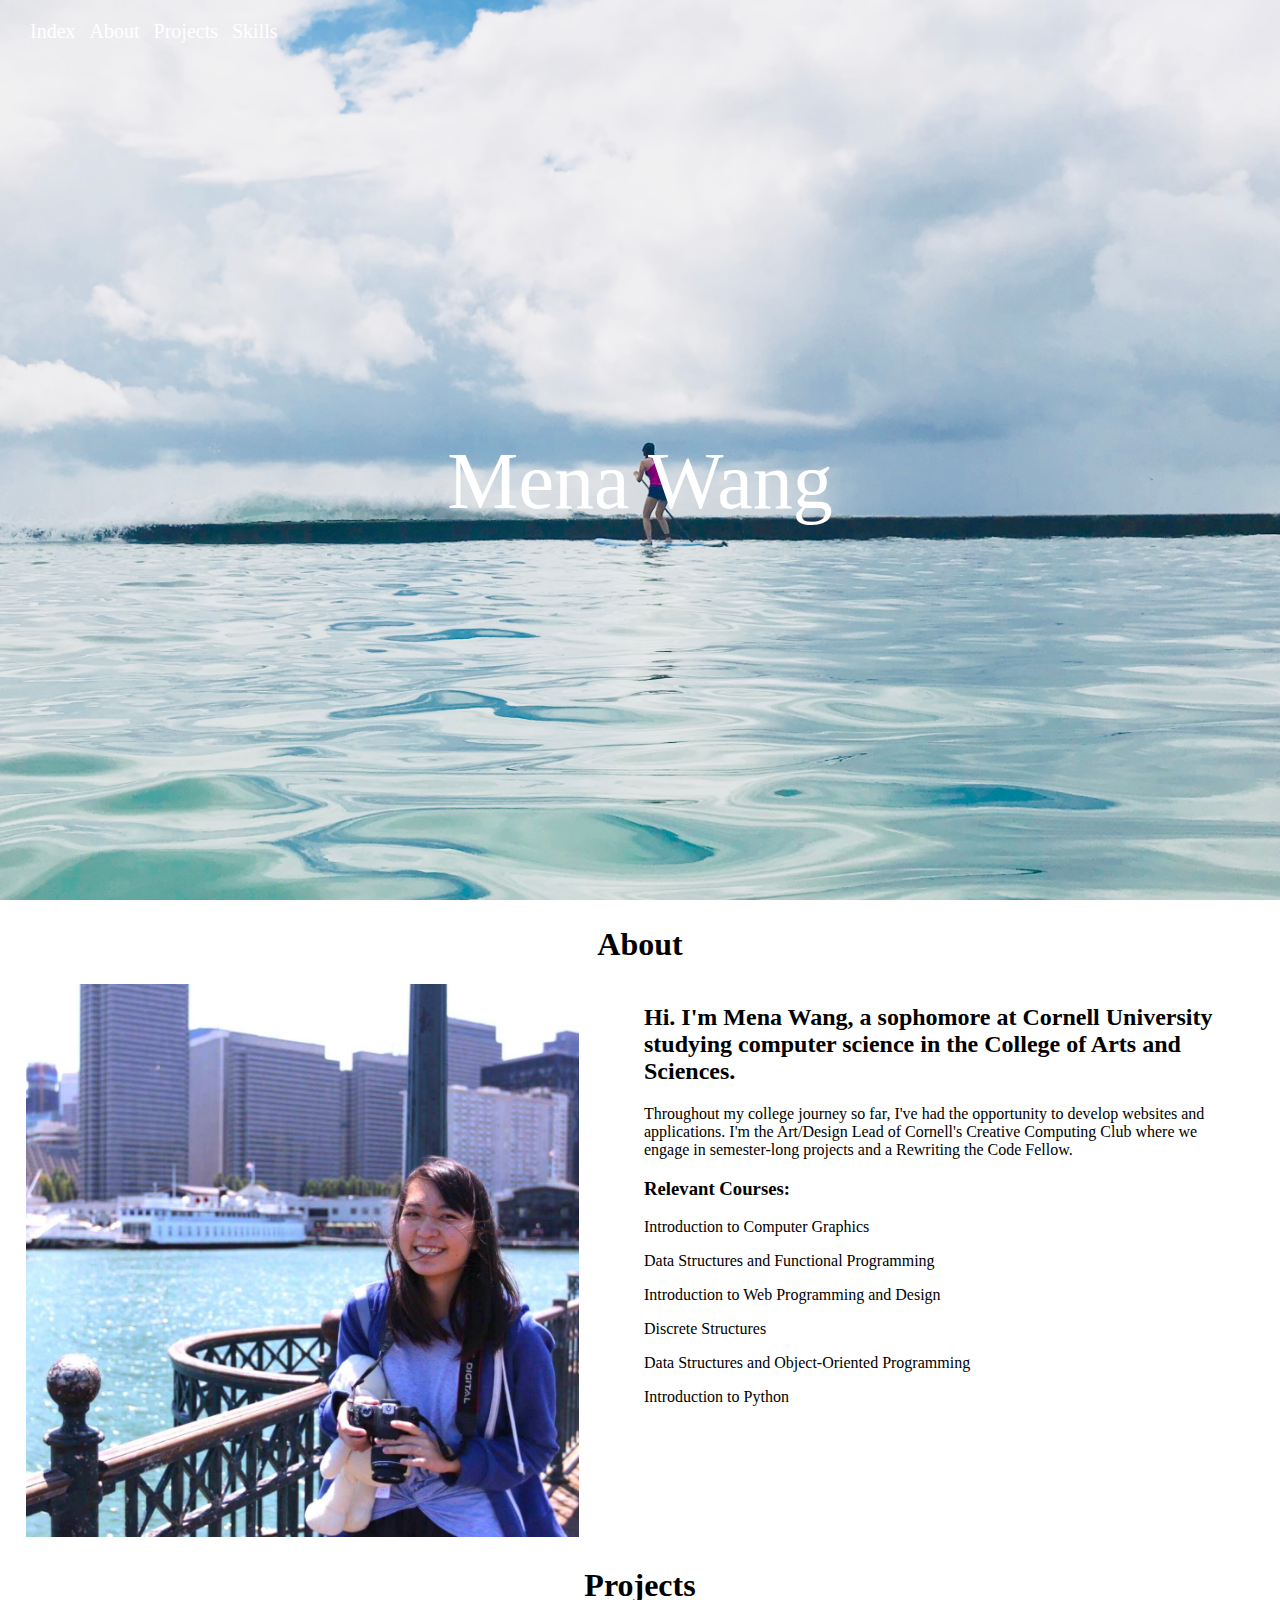
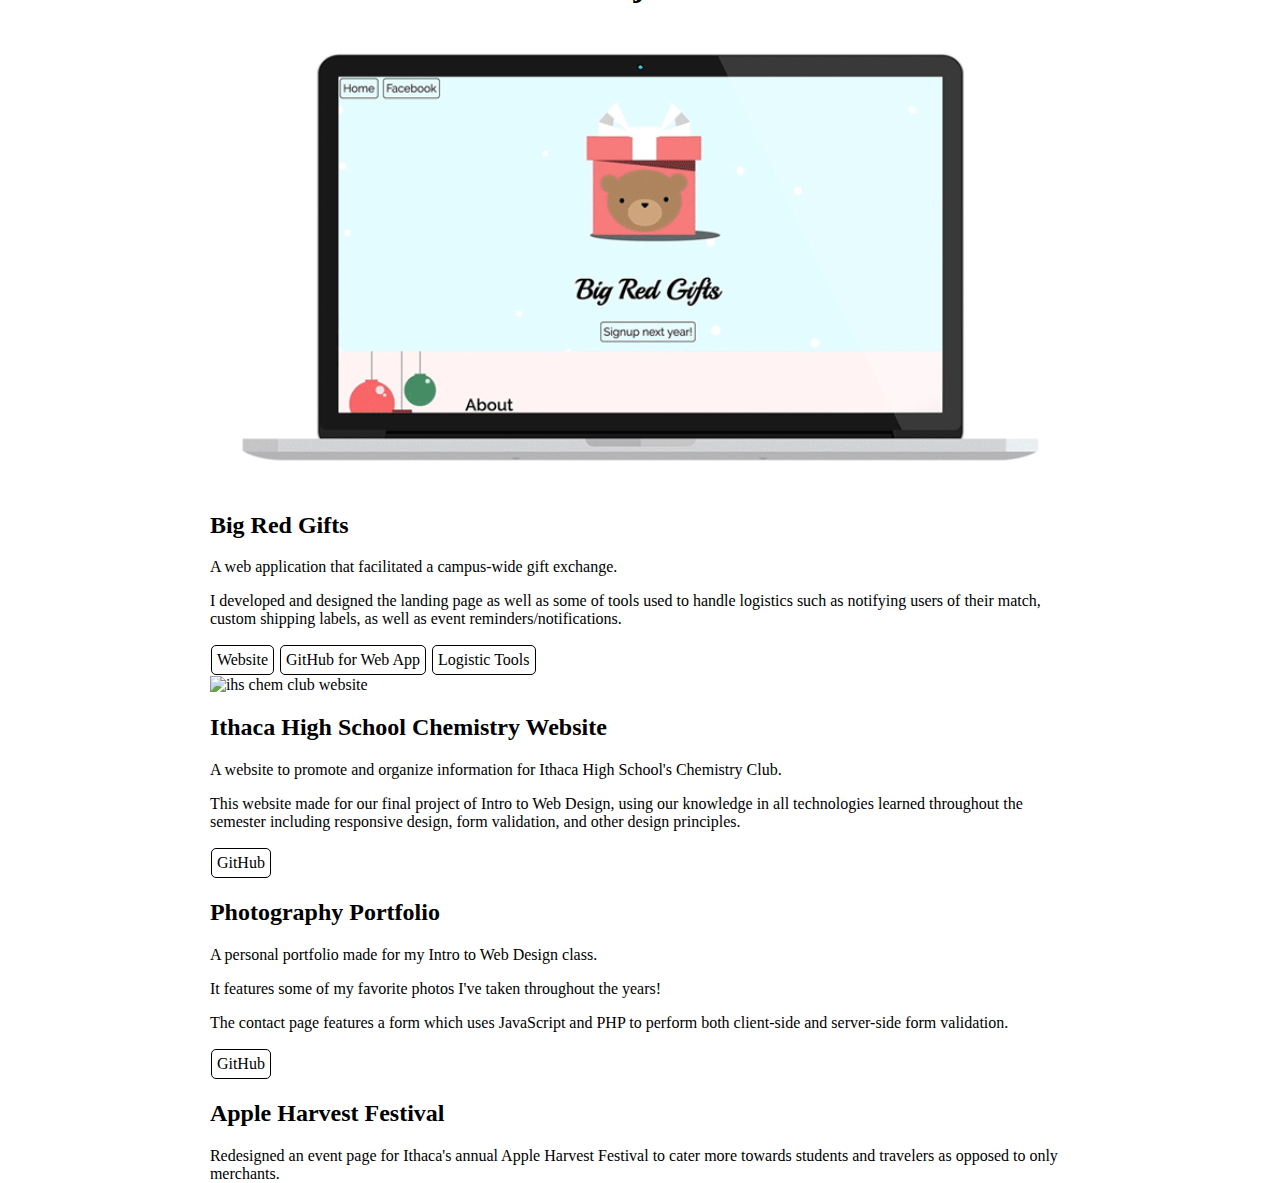
==== index.html @ 673cd976 "css edits" ====
<!DOCTYPE html>
<html>
<head>
  <meta charset="UTF-8">
  <title>Mena Wang</title>

  <link rel = "stylesheet"
        type = "text/css"
        href = "all.css"
        media = "all" />

  <!-- <script src="scripts/jquery-3.2.1.min.js" type="text/javascript"></script> -->
</head>

<body>

  <div class="index" id="index">

    <nav>
      <a href="#index">Index</a>
      <a href="#about">About</a>
      <a href="#projects">Projects</a>
      <a href="#skills">Skills</a>
    </nav>

    <div class="name">
      <p id="name">Mena Wang</p>
    </div>

  </div>

  <div class="about" id="about">
    <h1>About</h1>

    <div class="picture">
      <img src="images/me2.jpg" alt="pic of me"/> <!-- replace later -->
    </div>

    <div class="text">
      <h2> Hi. I'm Mena Wang, a sophomore at Cornell University studying computer science
      in the College of Arts and Sciences. </h2>
      <p> Throughout my college journey so far, I've had the opportunity to develop
      websites and applications. I'm the Art/Design Lead of Cornell's Creative Computing Club
      where we engage in semester-long projects and a Rewriting the Code Fellow. </p>

      <h3> Relevant Courses: </h3>
      <p> Introduction to Computer Graphics </p>
      <p> Data Structures and Functional Programming </p>
      <p> Introduction to Web Programming and Design </p>
      <p> Discrete Structures </p>
      <p> Data Structures and Object-Oriented Programming </p>
      <p> Introduction to Python </p>
    </div>
  </div> <!-- text -->

  <div class="projects" id="projects">
    <h1> Projects </h1>

    <div class="picture2">
      <img src="images/bigredgifts.gif" alt="big red gifts demo"/>
    </div>

    <div class="bigredgifts">
      <h2> Big Red Gifts </h2>
      <p> A web application that facilitated a campus-wide gift exchange.</p>
      <p> I developed and designed the landing page as well as some of
        tools used to handle logistics such as notifying users of their match, custom shipping labels,
        as well as event reminders/notifications.</p>
      <div class="buttons">
        <a id="bigredwebsite" href="https://bigred.gifts">Website</a>
        <a href="https://github.coecis.cornell.edu/mjl329/Big-Red-Gifts-App" target="_blank">GitHub for Web App</a>
        <a href="https://github.com/ChrisUmeki/Big-Red-Gifts-Logistics" target="_blank">Logistic Tools</a>
      </div>
    </div>

    <div class="picture2">
      <img src="images/ihs.png" alt="ihs chem club website"/>
    </div>

    <div class="ihs">
      <h2>Ithaca High School Chemistry Website</h2>
      <p> A website to promote and organize information for Ithaca High School's
        Chemistry Club. </p>
      <p>This website made for our final project of Intro to Web Design,
      using our knowledge in all technologies learned throughout the semester including
    responsive design, form validation, and other design principles.</p>
      <a href="https://github.coecis.cornell.edu/flr26/chemistryclubwebsite" target="_blank">GitHub</a>
    </div>

    <div class="portfolio">
      <h2> Photography Portfolio </h2>
      <p> A personal portfolio made for my Intro to Web Design class. </p>
      <p> It features some of my favorite photos I've taken throughout the years! </p>
      <p> The contact page features a form which uses JavaScript and PHP to perform
        both client-side and server-side form validation. </p>
      <a href="https://github.com/manapotionn/photo_portfolio" target="_blank">GitHub</a>
    </div>

    <div class="apple">
      <h2> Apple Harvest Festival </h2>
      <p> Redesigned an event page for Ithaca's annual Apple Harvest Festival to
      cater more towards students and travelers as opposed to only merchants.</p>
    </div>
  </div> <!-- projects -->

  <div class="skills" id="skills">
  </div>


</body>

</html>
---- all.css ----
html, body{
  height: 100%;
  margin: 0px;
  padding: 0px;
}

nav{
  padding: 20px;
}

nav a{
  text-decoration: none;
  margin-left: 10px;
  font-size: 20px;
  color: white;
}

nav a:hover{
  color: blue; /* change later */
}

h1{
  text-align: center;
  color: black;
}

.about, .projects{
  margin: 2% 2%;
}

.index, .about div{
  height: 100%;
  margin: 0px;
}

.index{
  background-image: url(images/me.jpg);
  background-size: cover;
  background-position: bottom;
  /*background-color: rgb(201, 253, 255);*/
  height: 100%;
  display: flex;
  flex-direction: column;
}

.name{
  height: 100%;
  display: flex;
  align-items: center;
  justify-content: center;
}

/* name on index div */
#name{
  font-size: 80px;
  margin: 0;
  color: white;
}

.picture{
  width: 50%;
  display: inline-block;
  vertical-align: top;
}

.picture img{
  width: 90%;
}

.text{
  width: 49%;
  display: inline-block;
}

/* projects */
.projects .buttons{
  display: block;
  margin: 0 auto;
}

.projects a{
  display: inline-block;
  text-decoration: none;
  text-align: center;
  color: black;
  border: 1px solid black;
  border-radius: 5px;
  padding: 5px;
  margin: 1px;
}

.projects a:hover{
  background-color: blue; /* change color */
}

/* .projects h2, p{
  text-align: center;
} */

.picture2 img{
  width: 70%;
  display: block;
  margin: 0 auto;
}

.bigredgifts, .ihs, .portfolio, .apple{
  padding-left: 15%;
  padding-right: 15%;
}
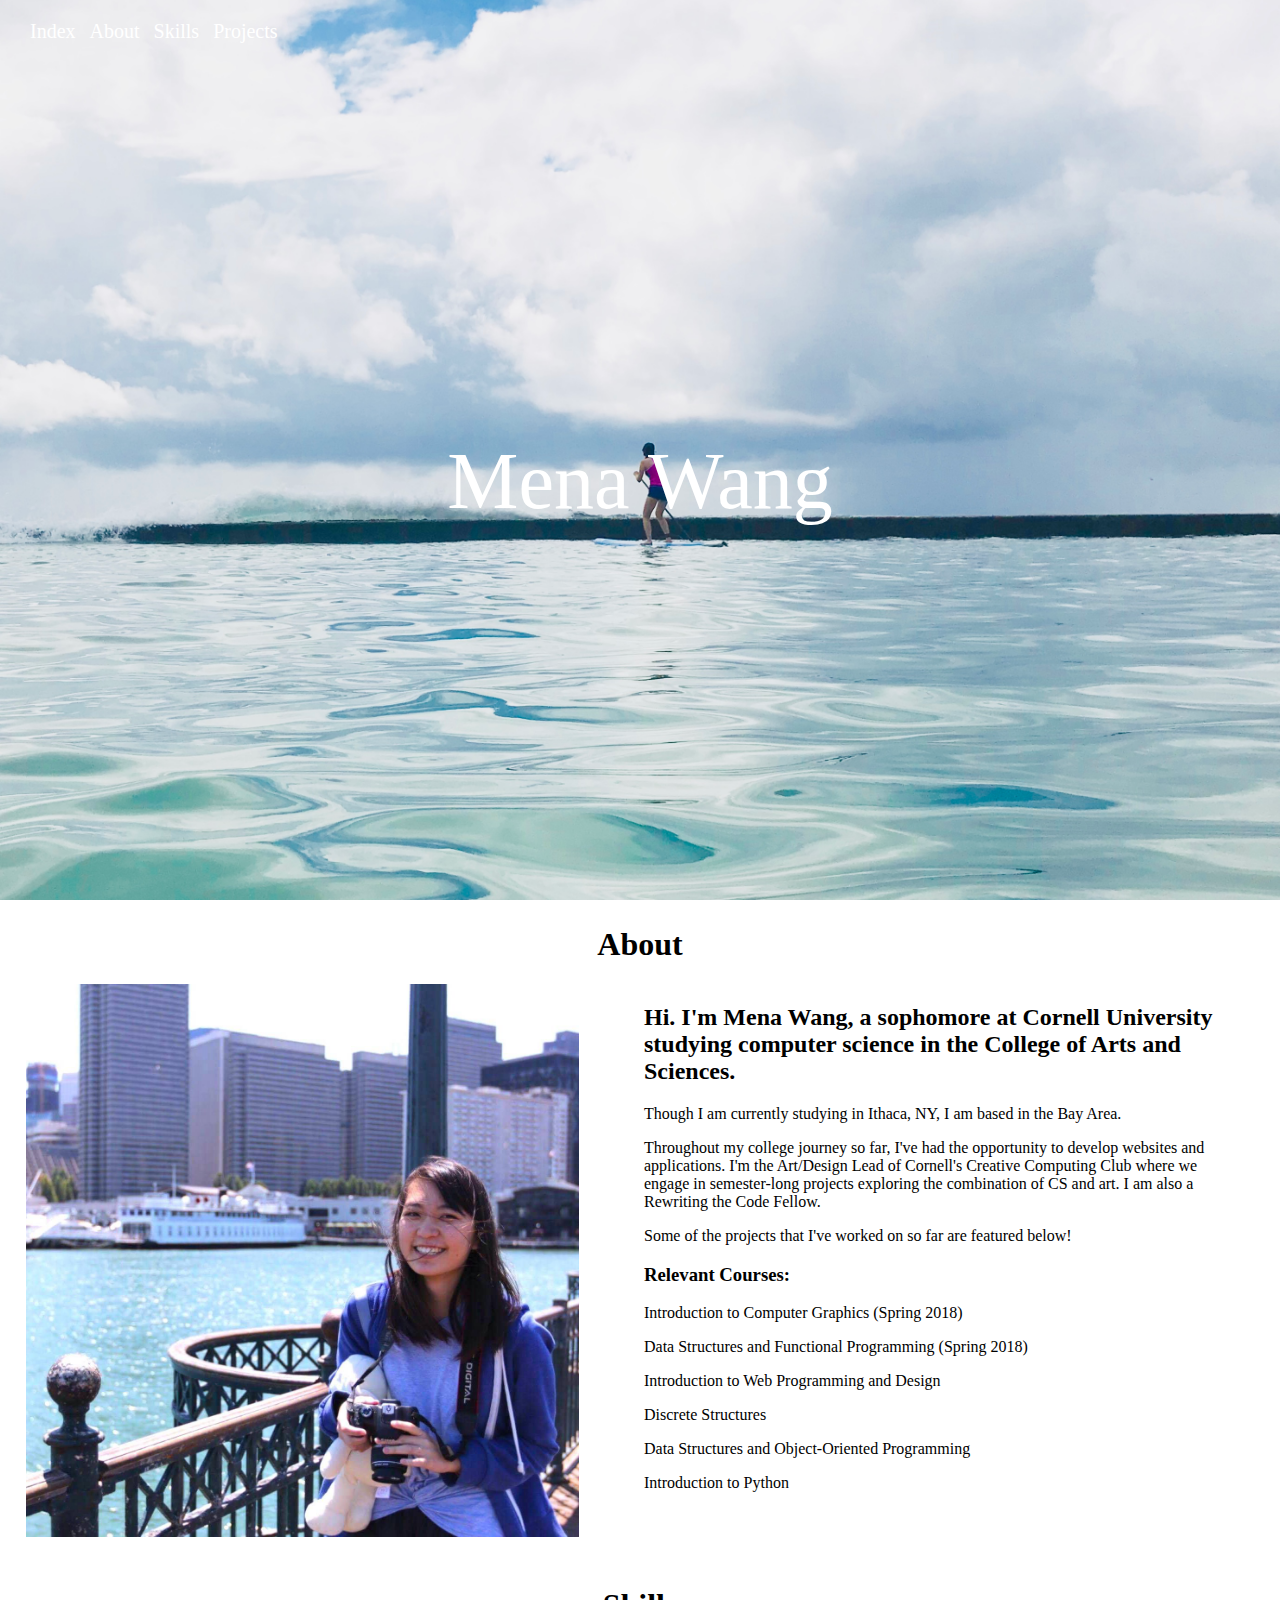
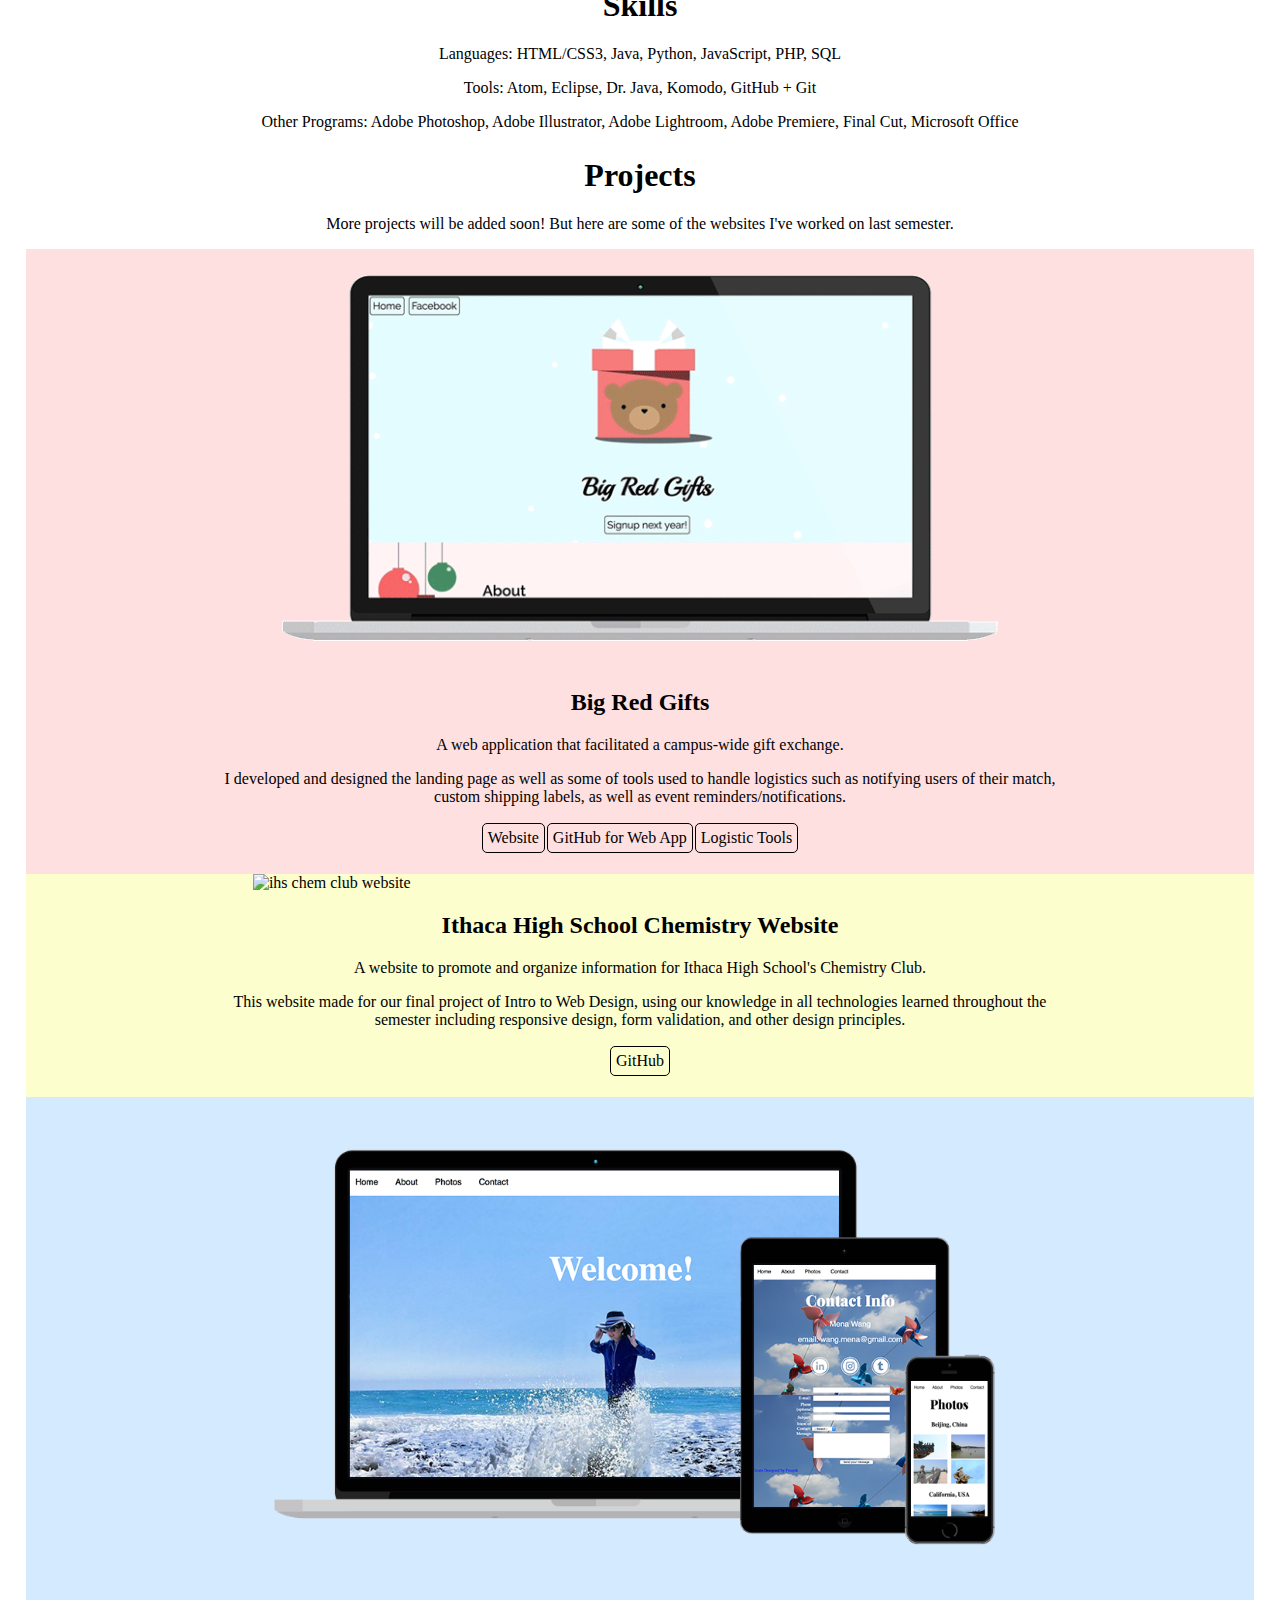
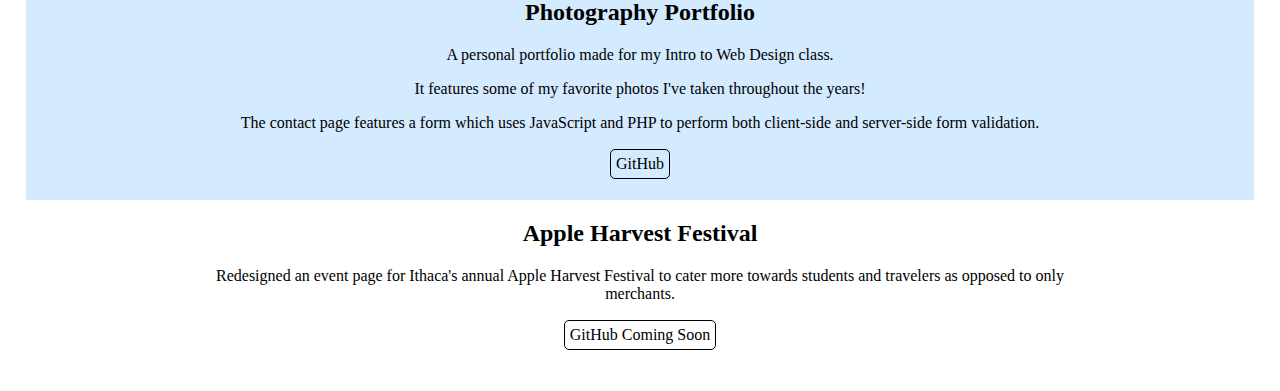
==== commit 43a63cc6: "edits to project section + skills" ====
--- a/index.html
+++ b/index.html
@@ -19,8 +19,8 @@
     <nav>
       <a href="#index">Index</a>
       <a href="#about">About</a>
+      <a href="#skills">Skills</a>
       <a href="#projects">Projects</a>
-      <a href="#skills">Skills</a>
     </nav>
 
     <div class="name">
@@ -39,13 +39,16 @@
     <div class="text">
       <h2> Hi. I'm Mena Wang, a sophomore at Cornell University studying computer science
       in the College of Arts and Sciences. </h2>
+      <p> Though I am currently studying in Ithaca, NY, I am based in the Bay Area. </p>
       <p> Throughout my college journey so far, I've had the opportunity to develop
       websites and applications. I'm the Art/Design Lead of Cornell's Creative Computing Club
-      where we engage in semester-long projects and a Rewriting the Code Fellow. </p>
+      where we engage in semester-long projects exploring the combination of
+      CS and art. I am also a Rewriting the Code Fellow. </p>
+      <p> Some of the projects that I've worked on so far are featured below! </p>
 
       <h3> Relevant Courses: </h3>
-      <p> Introduction to Computer Graphics </p>
-      <p> Data Structures and Functional Programming </p>
+      <p> Introduction to Computer Graphics (Spring 2018)</p>
+      <p> Data Structures and Functional Programming (Spring 2018)</p>
       <p> Introduction to Web Programming and Design </p>
       <p> Discrete Structures </p>
       <p> Data Structures and Object-Oriented Programming </p>
@@ -53,14 +56,26 @@
     </div>
   </div> <!-- text -->
 
+  <div class="skills" id="skills">
+    <h1> Skills </h1>
+    <p> Languages: HTML/CSS3, Java, Python, JavaScript, PHP, SQL </p>
+    <p> Tools: Atom, Eclipse, Dr. Java, Komodo, GitHub + Git</p>
+    <p> Other Programs: Adobe Photoshop, Adobe Illustrator, Adobe Lightroom, Adobe Premiere,
+      Final Cut, Microsoft Office </p>
+  </div>
+
   <div class="projects" id="projects">
     <h1> Projects </h1>
 
-    <div class="picture2">
-      <img src="images/bigredgifts.gif" alt="big red gifts demo"/>
-    </div>
+    <p> More projects will be added soon! But here are some of the websites I've
+      worked on last semester. </p>
 
     <div class="bigredgifts">
+
+      <div class="picture2">
+        <img src="images/bigredgifts.gif" alt="big red gifts demo"/>
+      </div>
+
       <h2> Big Red Gifts </h2>
       <p> A web application that facilitated a campus-wide gift exchange.</p>
       <p> I developed and designed the landing page as well as some of
@@ -73,39 +88,53 @@
       </div>
     </div>
 
-    <div class="picture2">
-      <img src="images/ihs.png" alt="ihs chem club website"/>
-    </div>
+    <div class="ihs">
 
-    <div class="ihs">
+      <div class="picture2">
+        <img src="images/ihs.png" alt="ihs chem club website"/>
+      </div>
+
       <h2>Ithaca High School Chemistry Website</h2>
       <p> A website to promote and organize information for Ithaca High School's
         Chemistry Club. </p>
       <p>This website made for our final project of Intro to Web Design,
       using our knowledge in all technologies learned throughout the semester including
     responsive design, form validation, and other design principles.</p>
-      <a href="https://github.coecis.cornell.edu/flr26/chemistryclubwebsite" target="_blank">GitHub</a>
+
+      <div class="buttons">
+        <a href="https://github.coecis.cornell.edu/flr26/chemistryclubwebsite" target="_blank">GitHub</a>
+      </div>
     </div>
 
     <div class="portfolio">
+
+      <div class="picture2">
+        <img src="images/photo_portfolio.png" alt="photo portfolio"/>
+      </div>
+
       <h2> Photography Portfolio </h2>
       <p> A personal portfolio made for my Intro to Web Design class. </p>
       <p> It features some of my favorite photos I've taken throughout the years! </p>
       <p> The contact page features a form which uses JavaScript and PHP to perform
         both client-side and server-side form validation. </p>
-      <a href="https://github.com/manapotionn/photo_portfolio" target="_blank">GitHub</a>
+
+      <div class="buttons">
+        <a href="https://github.com/manapotionn/photo_portfolio" target="_blank">GitHub</a>
+      </div>
+
     </div>
 
     <div class="apple">
       <h2> Apple Harvest Festival </h2>
       <p> Redesigned an event page for Ithaca's annual Apple Harvest Festival to
       cater more towards students and travelers as opposed to only merchants.</p>
-    </div>
+
+      <div class="buttons">
+        <a href="">GitHub Coming Soon</a>
+      </div>
+    </div> <!--apple --> 
+
   </div> <!-- projects -->
-
-  <div class="skills" id="skills">
-  </div>
-
 
 </body>
 
--- a/all.css
+++ b/all.css
@@ -26,6 +26,7 @@
 
 .about, .projects{
   margin: 2% 2%;
+  padding-bottom: 20px;
 }
 
 .index, .about div{
@@ -37,7 +38,6 @@
   background-image: url(images/me.jpg);
   background-size: cover;
   background-position: bottom;
-  /*background-color: rgb(201, 253, 255);*/
   height: 100%;
   display: flex;
   flex-direction: column;
@@ -72,10 +72,19 @@
   display: inline-block;
 }
 
+.text p{
+  text-align: left;
+}
+
+.skills p{
+  text-align: center;
+}
+
 /* projects */
 .projects .buttons{
-  display: block;
-  margin: 0 auto;
+  display: flex;
+  justify-content: center;
+  /*margin: 0 auto; */
 }
 
 .projects a{
@@ -90,15 +99,15 @@
 }
 
 .projects a:hover{
-  background-color: blue; /* change color */
+  background-color: #eaf3fc;
 }
 
-/* .projects h2, p{
+.projects h2, p{
   text-align: center;
-} */
+}
 
 .picture2 img{
-  width: 70%;
+  width: 90%;
   display: block;
   margin: 0 auto;
 }
@@ -106,4 +115,17 @@
 .bigredgifts, .ihs, .portfolio, .apple{
   padding-left: 15%;
   padding-right: 15%;
+  padding-bottom: 20px;
 }
+
+.bigredgifts{
+  background-color: #ffe0e0;
+}
+
+.ihs{
+  background-color: #FCFECD;
+}
+
+.portfolio{
+  background-color: #d4eaff;
+}
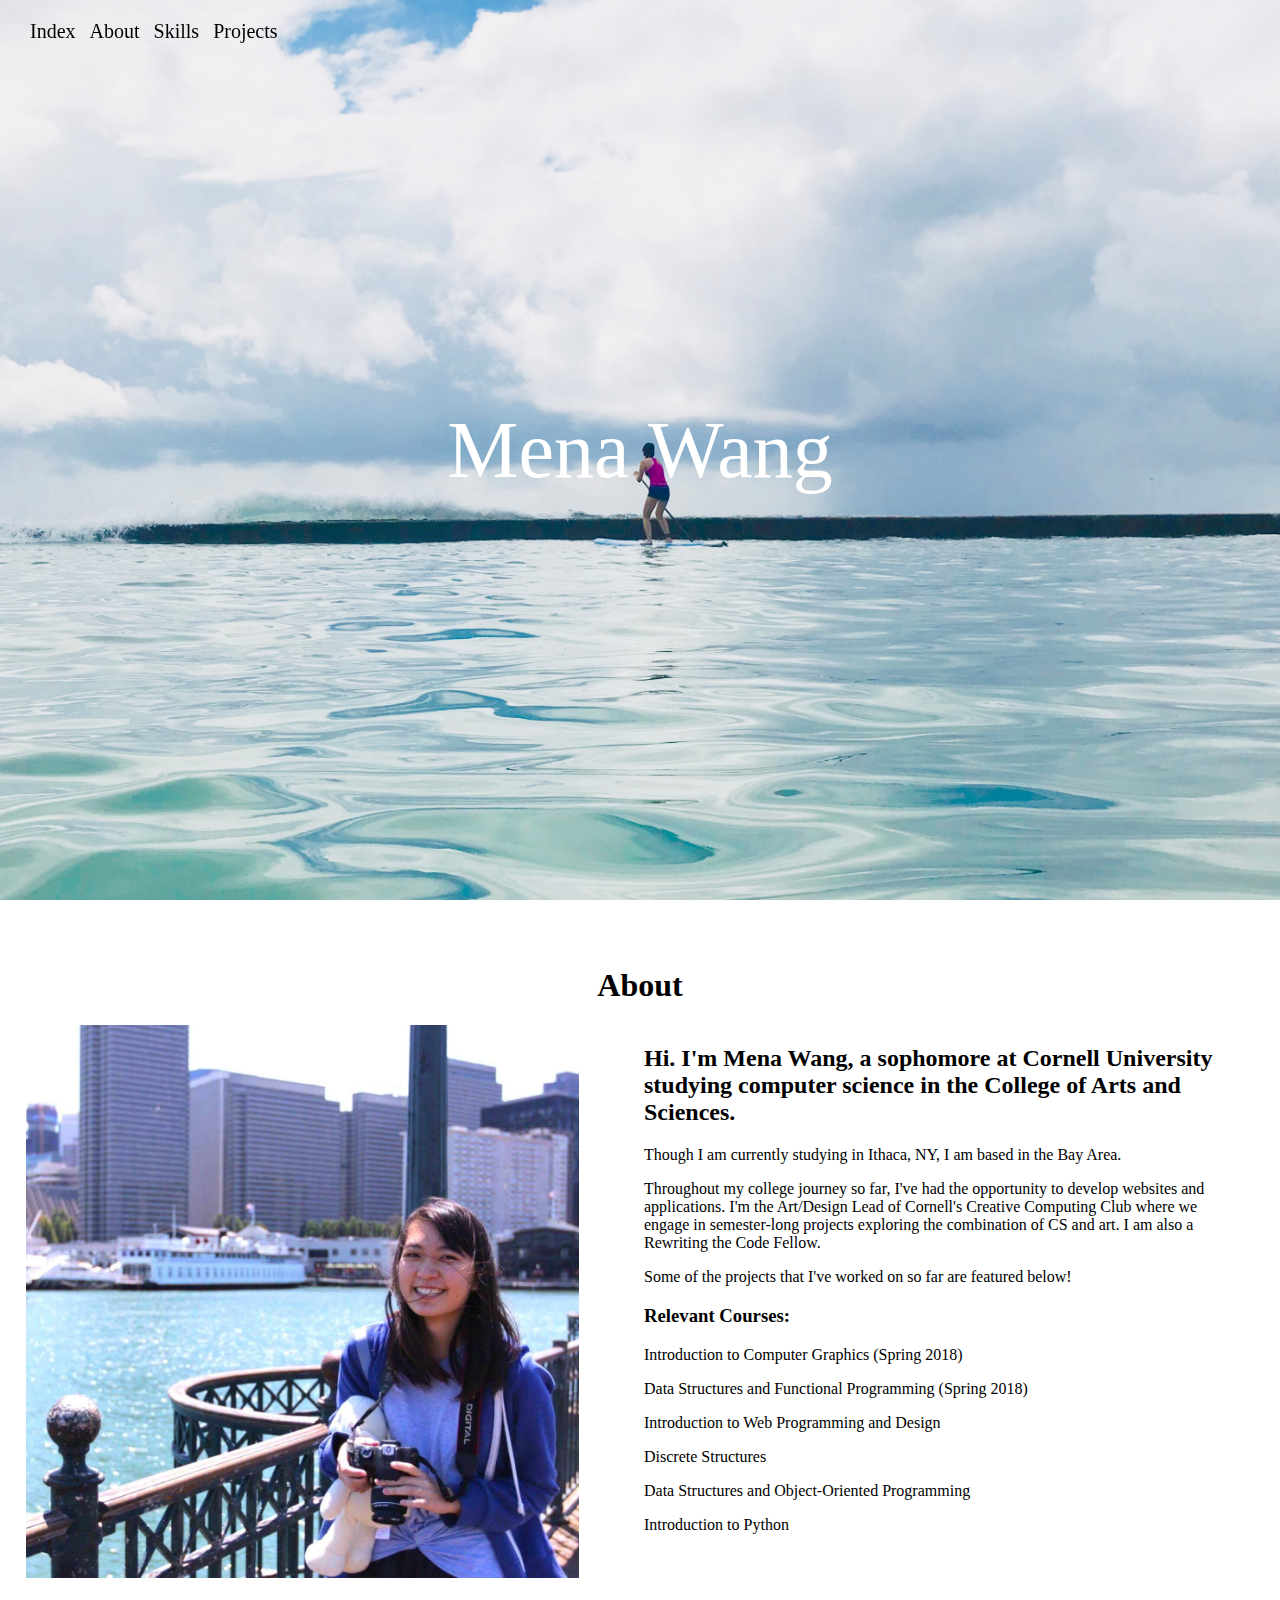
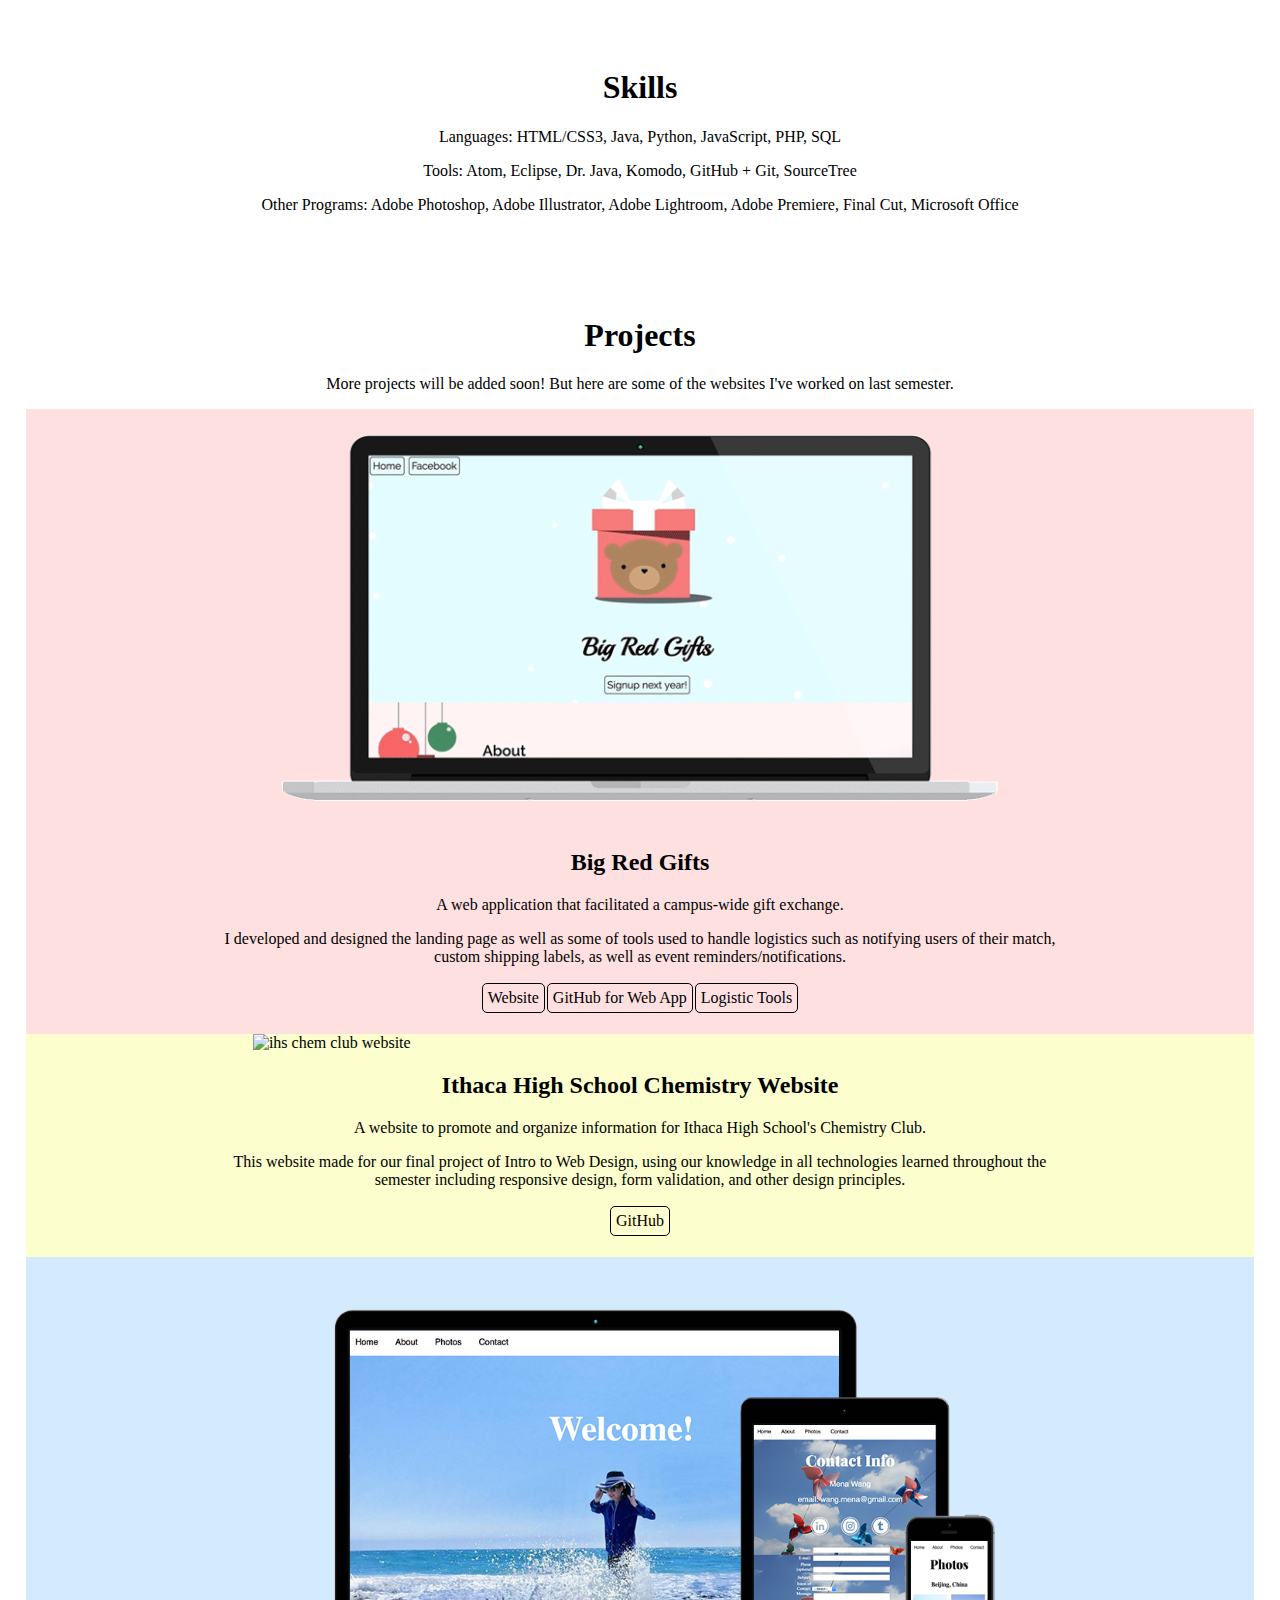
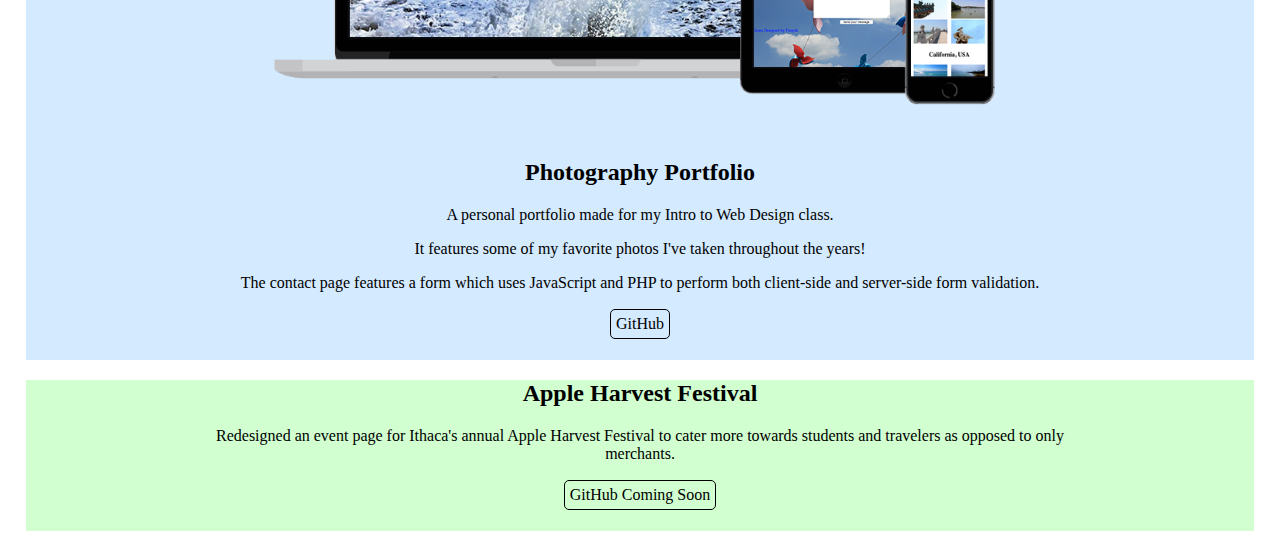
==== commit dfa51317: "minor changes" ====
--- a/index.html
+++ b/index.html
@@ -8,15 +8,13 @@
         type = "text/css"
         href = "all.css"
         media = "all" />
-
-  <!-- <script src="scripts/jquery-3.2.1.min.js" type="text/javascript"></script> -->
 </head>
 
 <body>
 
   <div class="index" id="index">
 
-    <nav>
+    <nav class="nav">
       <a href="#index">Index</a>
       <a href="#about">About</a>
       <a href="#skills">Skills</a>
@@ -24,10 +22,10 @@
     </nav>
 
     <div class="name">
-      <p id="name">Mena Wang</p>
+      <a id="name" href="#about">Mena Wang</a>
     </div>
 
-  </div>
+  </div> <!-- index -->
 
   <div class="about" id="about">
     <h1>About</h1>
@@ -59,7 +57,7 @@
   <div class="skills" id="skills">
     <h1> Skills </h1>
     <p> Languages: HTML/CSS3, Java, Python, JavaScript, PHP, SQL </p>
-    <p> Tools: Atom, Eclipse, Dr. Java, Komodo, GitHub + Git</p>
+    <p> Tools: Atom, Eclipse, Dr. Java, Komodo, GitHub + Git, SourceTree</p>
     <p> Other Programs: Adobe Photoshop, Adobe Illustrator, Adobe Lightroom, Adobe Premiere,
       Final Cut, Microsoft Office </p>
   </div>
@@ -132,9 +130,15 @@
       <div class="buttons">
         <a href="">GitHub Coming Soon</a>
       </div>
-    </div> <!--apple --> 
+    </div> <!--apple -->
 
   </div> <!-- projects -->
+
+  <!-- JavaScript-->
+  <script src="https://code.jquery.com/jquery-3.2.1.min.js"></script>
+  <script src="https://cdn.jsdelivr.net/npm/jquery.scrollto@2.1.2/jquery.scrollTo.min.js"></script>
+  <script src="https://cdn.jsdelivr.net/npm/jquery.localscroll@2.0.0/jquery.localScroll.min.js"></script>
+  <script src="scripts/all.js"></script>
 
 </body>
 
--- a/all.css
+++ b/all.css
@@ -6,17 +6,19 @@
 
 nav{
   padding: 20px;
+  position: fixed;
+  /*background-color: #7abeff;*/
 }
 
 nav a{
   text-decoration: none;
   margin-left: 10px;
   font-size: 20px;
-  color: white;
+  color: black;
 }
 
 nav a:hover{
-  color: blue; /* change later */
+  color: gray; /* change later */
 }
 
 h1{
@@ -24,9 +26,10 @@
   color: black;
 }
 
-.about, .projects{
+.about, .skills, .projects{
   margin: 2% 2%;
   padding-bottom: 20px;
+  padding-top: 20px;
 }
 
 .index, .about div{
@@ -52,6 +55,7 @@
 
 /* name on index div */
 #name{
+  text-decoration: none;
   font-size: 80px;
   margin: 0;
   color: white;
@@ -129,3 +133,7 @@
 .portfolio{
   background-color: #d4eaff;
 }
+
+.apple{
+  background-color: rgb(209, 255, 207);
+}
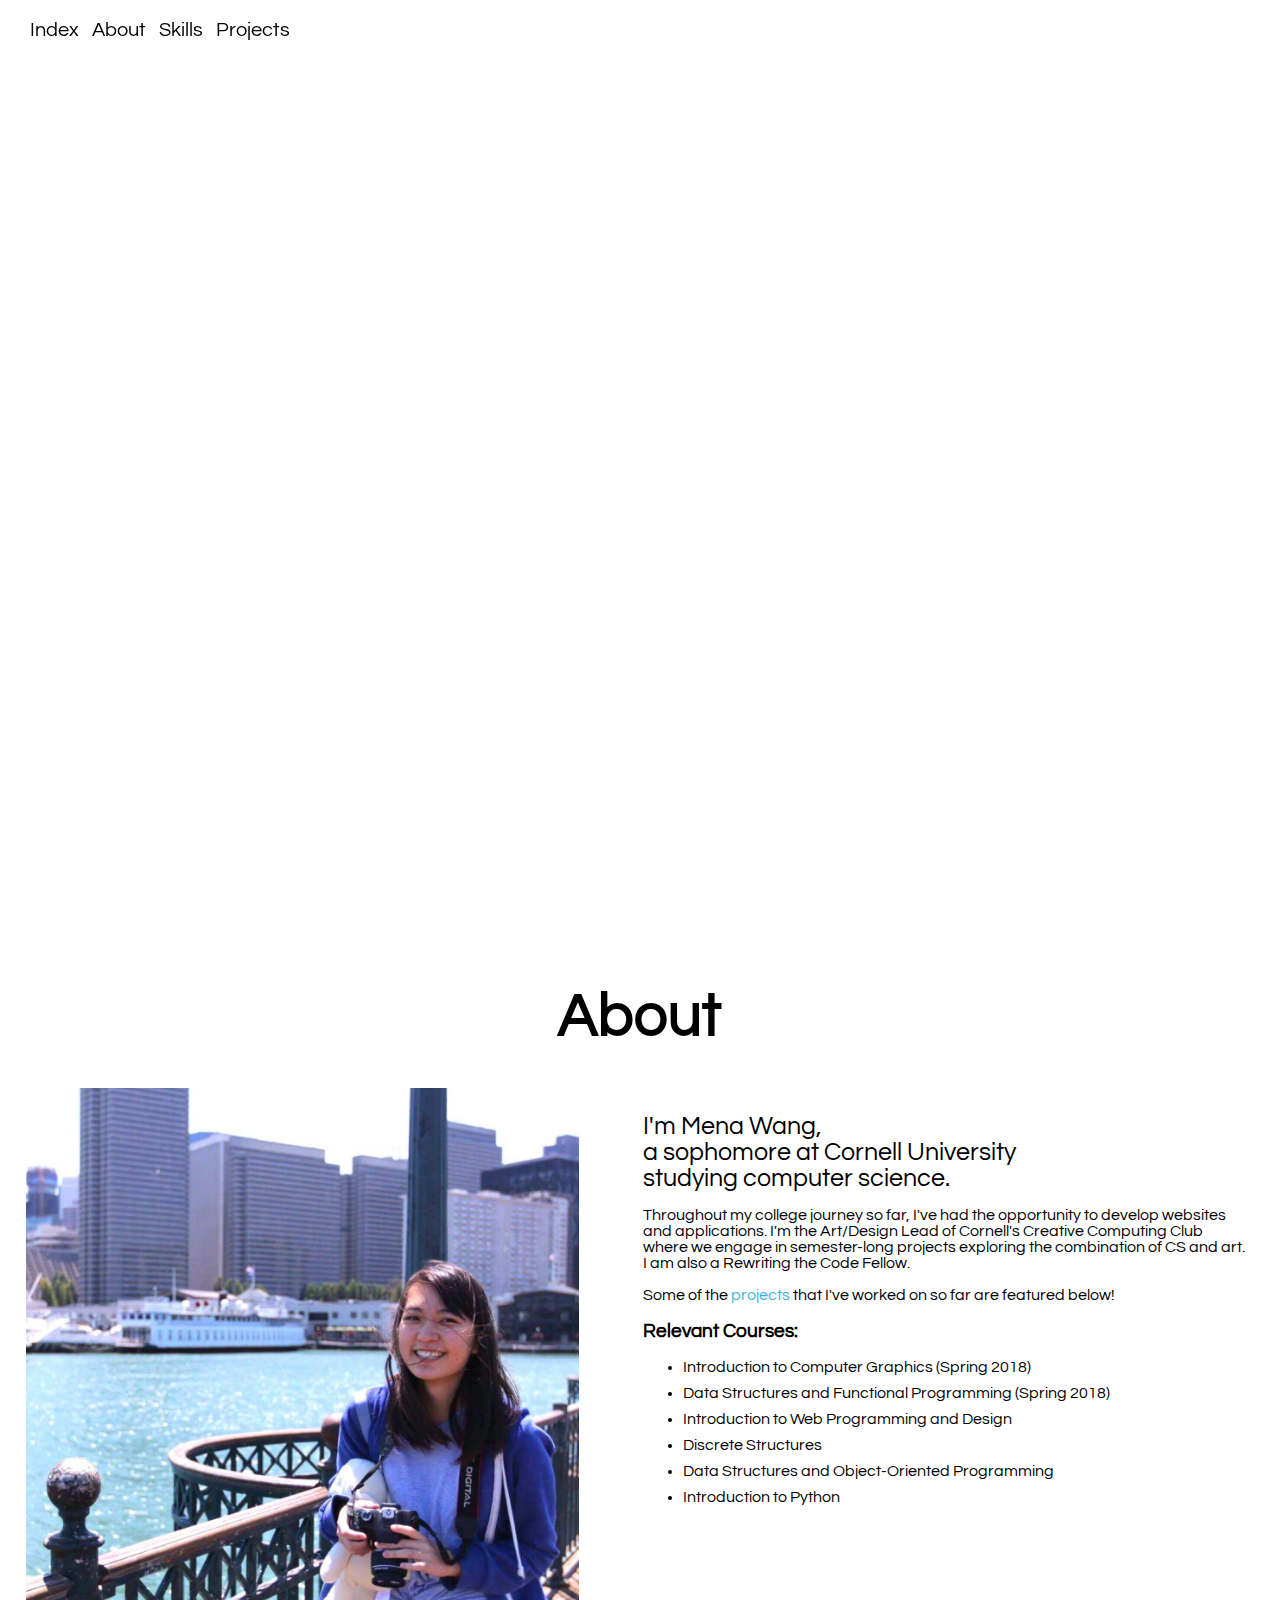
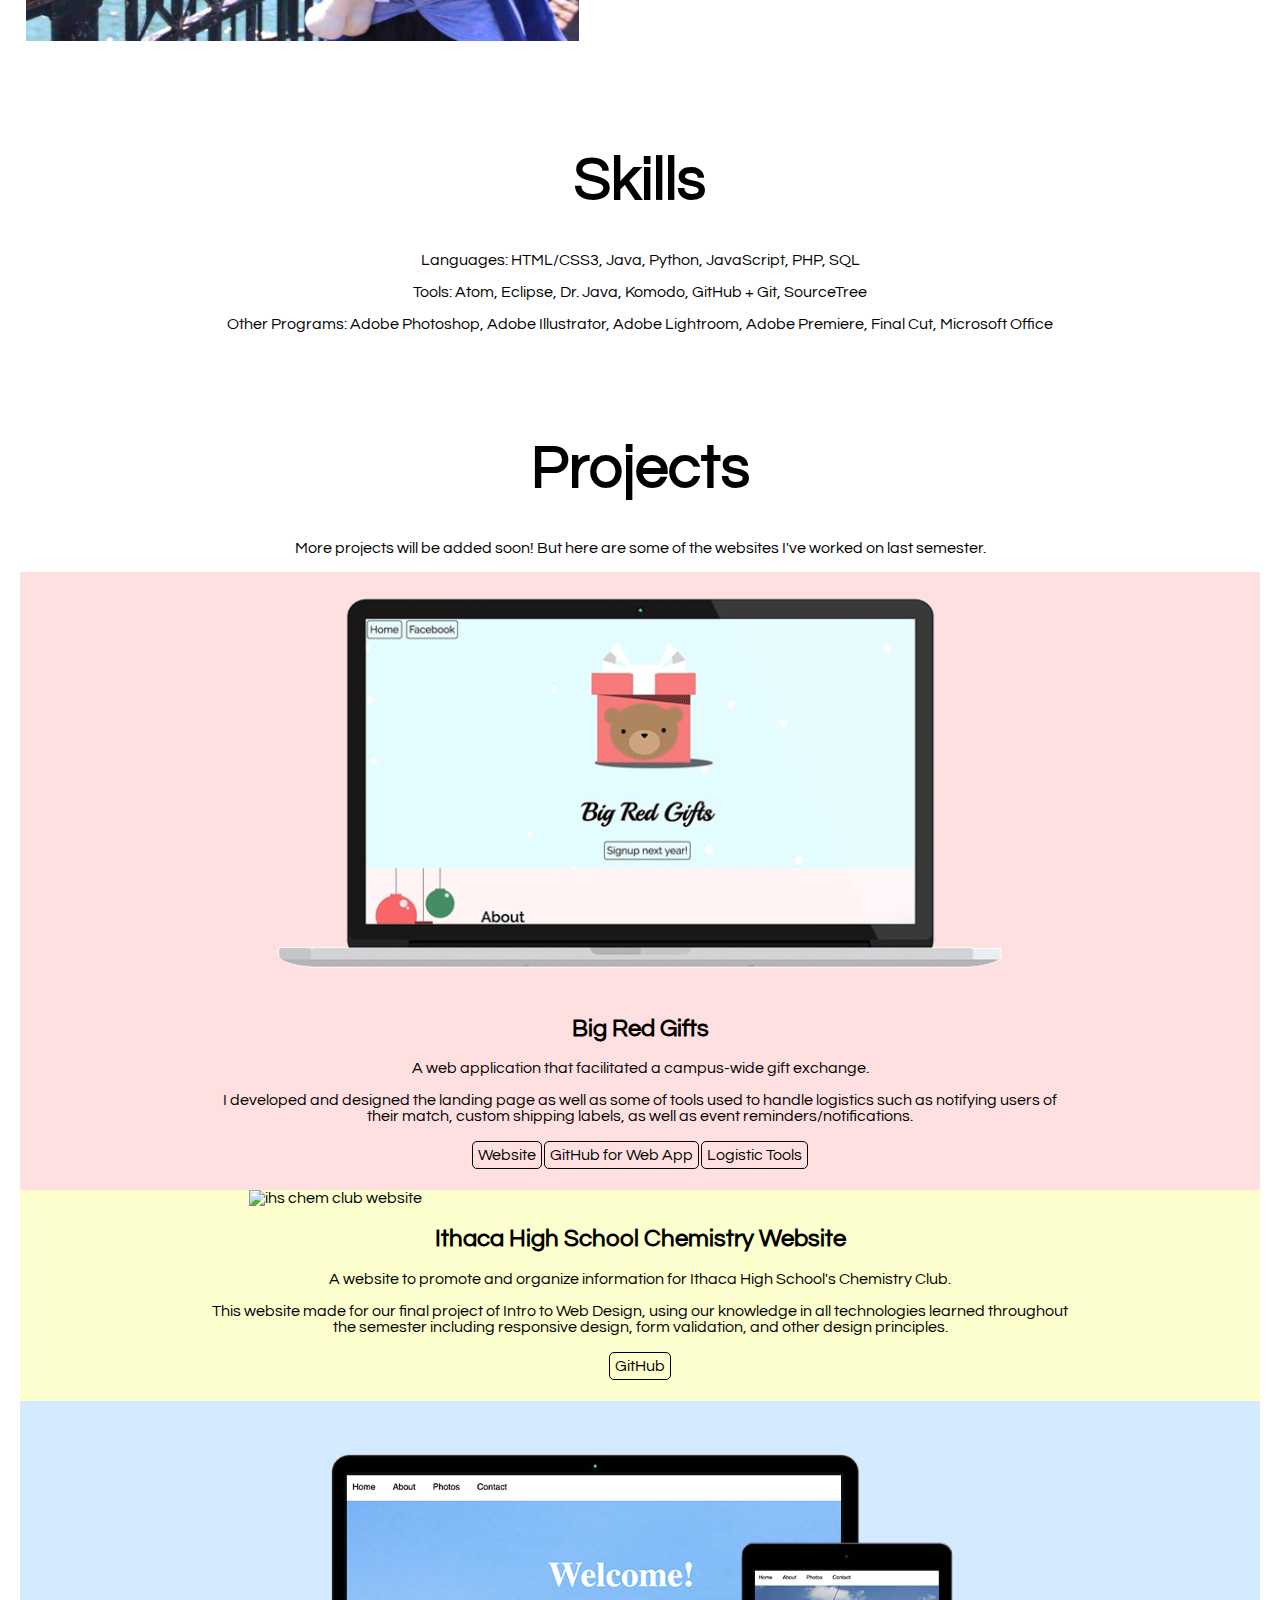
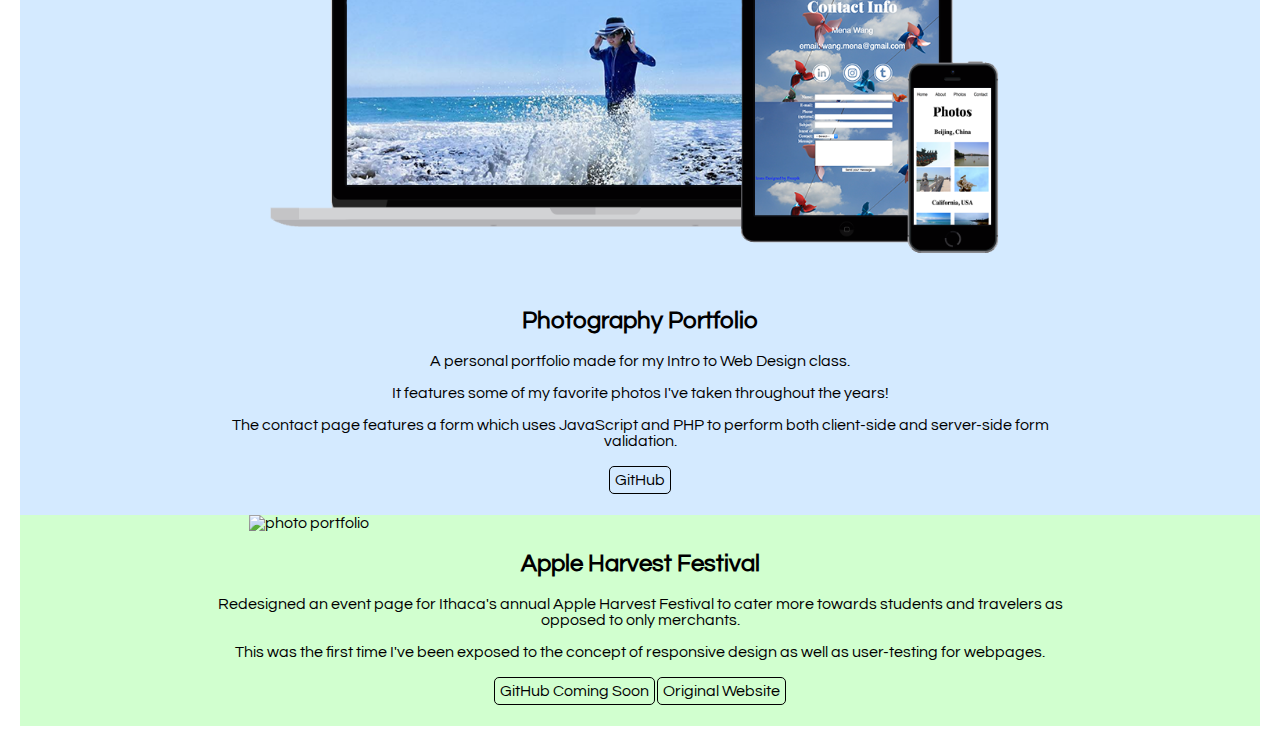
==== commit 24a8aff6: "minor changes" ====
--- a/index.html
+++ b/index.html
@@ -8,6 +8,9 @@
         type = "text/css"
         href = "all.css"
         media = "all" />
+
+  <link href="https://fonts.googleapis.com/css?family=Questrial" rel="stylesheet">
+
 </head>
 
 <body>
@@ -35,22 +38,27 @@
     </div>
 
     <div class="text">
-      <h2> Hi. I'm Mena Wang, a sophomore at Cornell University studying computer science
-      in the College of Arts and Sciences. </h2>
-      <p> Though I am currently studying in Ithaca, NY, I am based in the Bay Area. </p>
+      <div class="text_header">
+        <p> I'm Mena Wang, <br/>
+         a sophomore at Cornell University <br/>
+         studying computer science. </p>
+      </div>
+
       <p> Throughout my college journey so far, I've had the opportunity to develop
       websites and applications. I'm the Art/Design Lead of Cornell's Creative Computing Club
       where we engage in semester-long projects exploring the combination of
       CS and art. I am also a Rewriting the Code Fellow. </p>
-      <p> Some of the projects that I've worked on so far are featured below! </p>
+      <p> Some of the <span class="projects_link"><a href="#projects">projects</a></span> that I've worked on so far are featured below! </p>
 
       <h3> Relevant Courses: </h3>
-      <p> Introduction to Computer Graphics (Spring 2018)</p>
-      <p> Data Structures and Functional Programming (Spring 2018)</p>
-      <p> Introduction to Web Programming and Design </p>
-      <p> Discrete Structures </p>
-      <p> Data Structures and Object-Oriented Programming </p>
-      <p> Introduction to Python </p>
+      <ul>
+        <li>Introduction to Computer Graphics (Spring 2018)</li>
+        <li> Data Structures and Functional Programming (Spring 2018)</li>
+        <li> Introduction to Web Programming and Design </li>
+        <li> Discrete Structures </li>
+        <li> Data Structures and Object-Oriented Programming </li>
+        <li> Introduction to Python </li>
+      </ul>
     </div>
   </div> <!-- text -->
 
@@ -123,12 +131,20 @@
     </div>
 
     <div class="apple">
+
+      <div class="picture2">
+        <img src="images/applefest.png" alt="photo portfolio"/>
+      </div>
+
       <h2> Apple Harvest Festival </h2>
       <p> Redesigned an event page for Ithaca's annual Apple Harvest Festival to
       cater more towards students and travelers as opposed to only merchants.</p>
+      <p> This was the first time I've been exposed to the concept of responsive
+        design as well as user-testing for webpages. </p>
 
       <div class="buttons">
         <a href="">GitHub Coming Soon</a>
+        <a href="http://downtownithaca.com/ithaca-events/2017%20Apple%20Harvest%20Festival%20Craft%20Application" target="_blank">Original Website</a>
       </div>
     </div> <!--apple -->
 
--- a/all.css
+++ b/all.css
@@ -2,6 +2,7 @@
   height: 100%;
   margin: 0px;
   padding: 0px;
+  font-family: 'Questrial', sans-serif;
 }
 
 nav{
@@ -22,6 +23,7 @@
 }
 
 h1{
+  font-size: 60px;
   text-align: center;
   color: black;
 }
@@ -38,7 +40,7 @@
 }
 
 .index{
-  background-image: url(images/me.jpg);
+  background-image: url(images/me3.jpg);
   background-size: cover;
   background-position: bottom;
   height: 100%;
@@ -51,6 +53,7 @@
   display: flex;
   align-items: center;
   justify-content: center;
+  padding-top: 140px;
 }
 
 /* name on index div */
@@ -80,11 +83,34 @@
   text-align: left;
 }
 
+.text li{
+  margin-bottom: 10px;
+}
+
+.text a{
+  color: rgb(62, 178, 228);
+  text-decoration: none;
+}
+
+.text a:hover{
+  color: gray;
+}
+
+.text_header p{
+  font-size: 25px;
+  margin-bottom: 10px;
+}
+
 .skills p{
   text-align: center;
+  margin-bottom: 0px;
 }
 
 /* projects */
+.projects{
+  margin: 20px;
+}
+
 .projects .buttons{
   display: flex;
   justify-content: center;
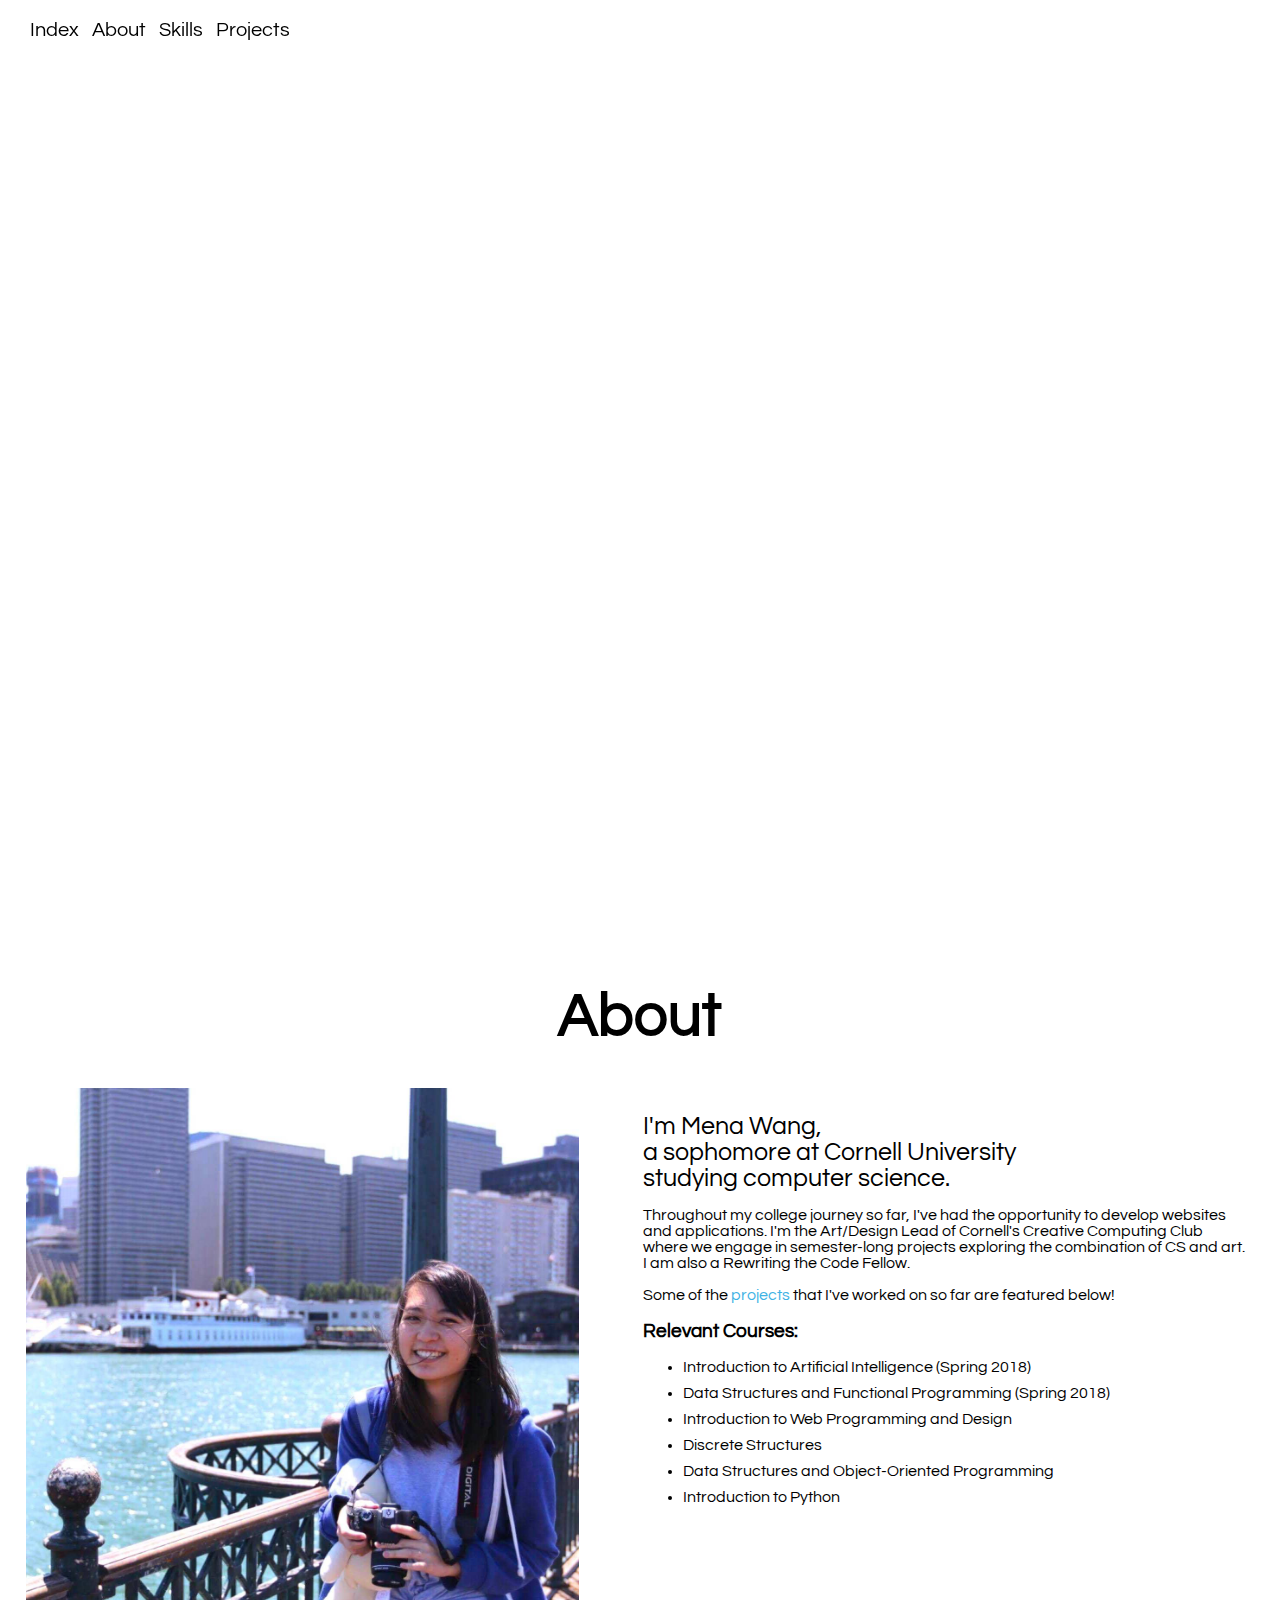
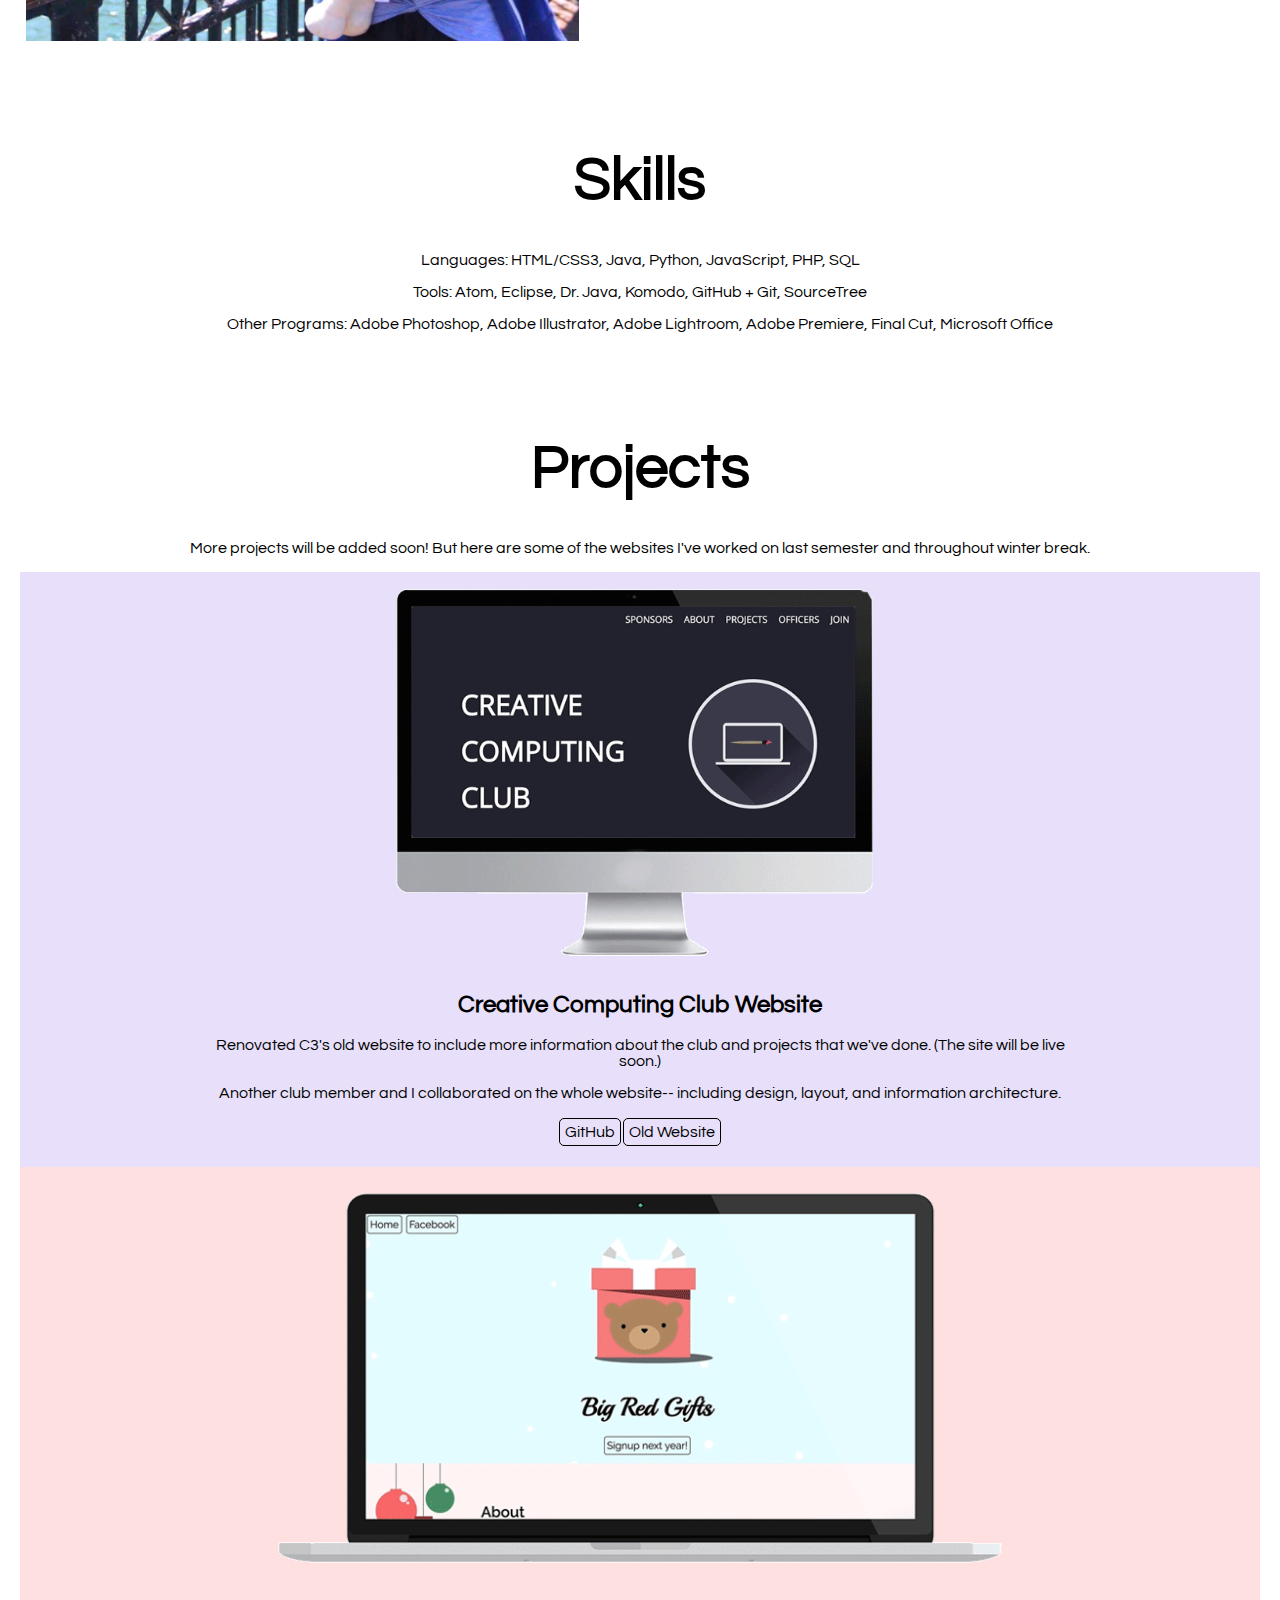
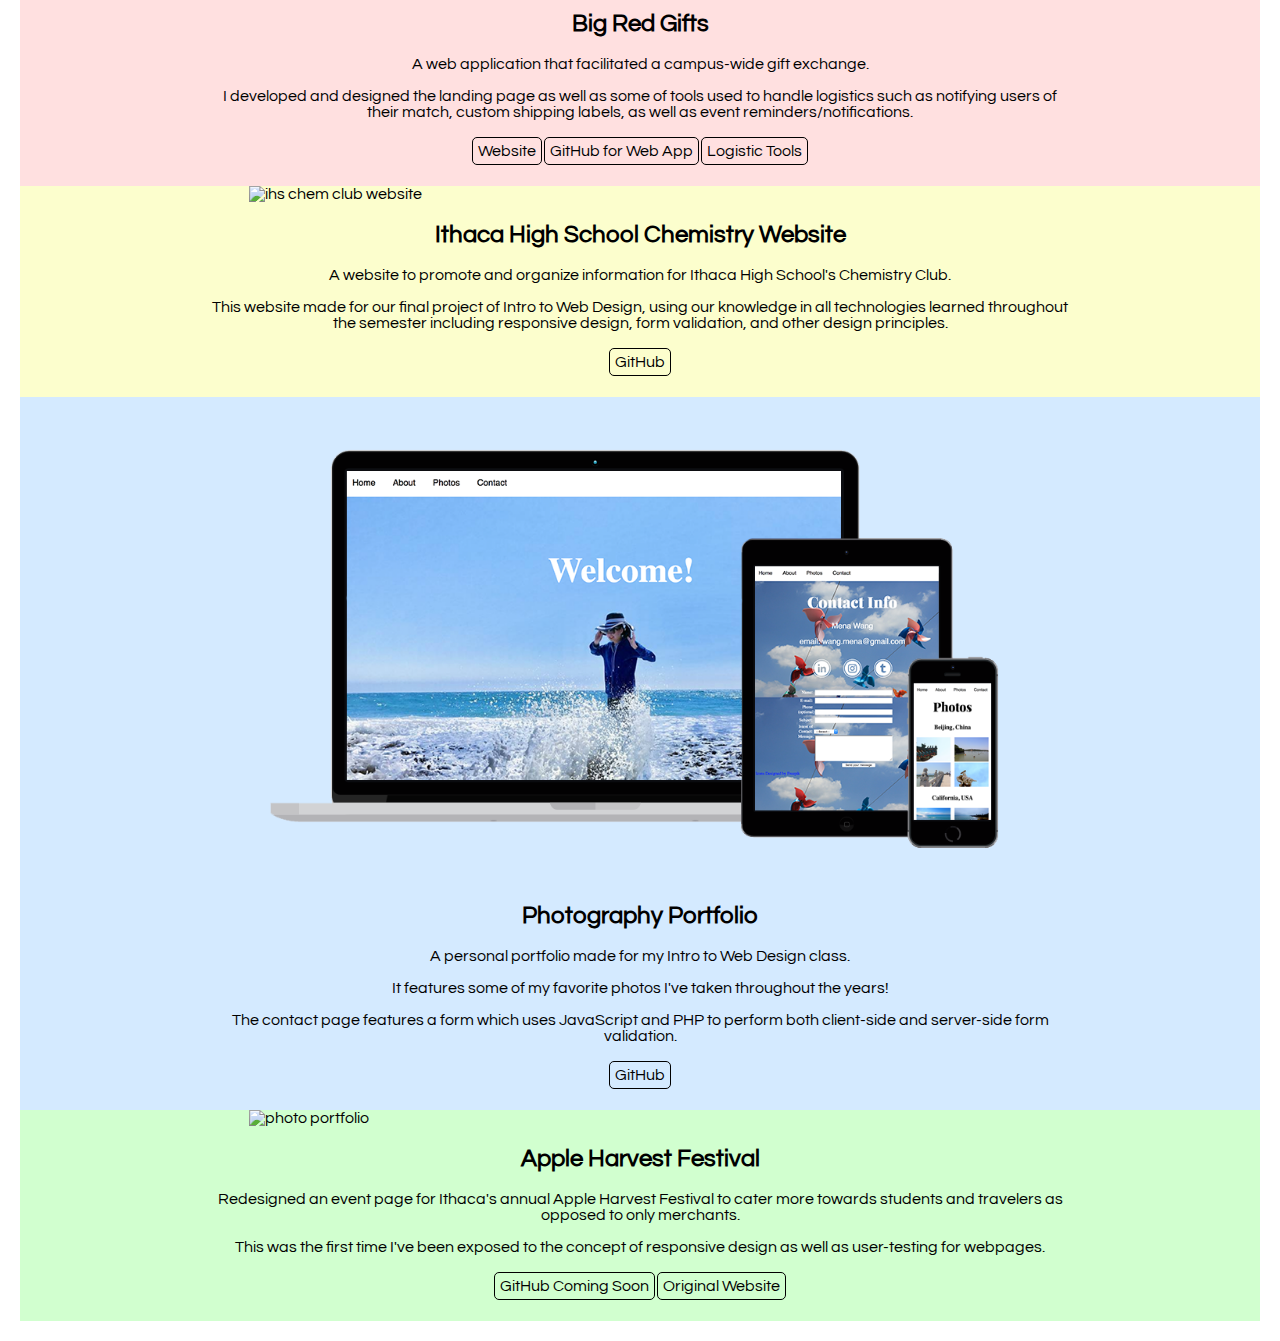
==== commit 7433b3ef: "new section" ====
--- a/index.html
+++ b/index.html
@@ -52,7 +52,7 @@
 
       <h3> Relevant Courses: </h3>
       <ul>
-        <li>Introduction to Computer Graphics (Spring 2018)</li>
+        <li>Introduction to Artificial Intelligence (Spring 2018)</li>
         <li> Data Structures and Functional Programming (Spring 2018)</li>
         <li> Introduction to Web Programming and Design </li>
         <li> Discrete Structures </li>
@@ -74,7 +74,24 @@
     <h1> Projects </h1>
 
     <p> More projects will be added soon! But here are some of the websites I've
-      worked on last semester. </p>
+      worked on last semester and throughout winter break. </p>
+
+    <div class="c3website">
+      <div class="picture2" id="c3_gif">
+        <img src="images/creative_computing.gif" alt="c3 demo"/>
+      </div>
+
+      <h2>Creative Computing Club Website</h2>
+      <p>Renovated C3's old website to include more information about the club
+        and projects that we've done. (The site will be live soon.)</p>
+      <p>Another club member and I collaborated on the whole website-- including
+      design, layout, and information architecture.</p>
+
+      <div class="buttons">
+        <a href="https://github.com/valeriyarusina/CreativeComputingWebsite" target="_blank">GitHub</a>
+        <a href="http://creativecomputing.club" target="_blank">Old Website</a>
+      </div>
+    </div>
 
     <div class="bigredgifts">
 
@@ -88,7 +105,7 @@
         tools used to handle logistics such as notifying users of their match, custom shipping labels,
         as well as event reminders/notifications.</p>
       <div class="buttons">
-        <a id="bigredwebsite" href="https://bigred.gifts">Website</a>
+        <a id="bigredwebsite" href="https://bigred.gifts" title="Site might not be live at the moment">Website</a>
         <a href="https://github.coecis.cornell.edu/mjl329/Big-Red-Gifts-App" target="_blank">GitHub for Web App</a>
         <a href="https://github.com/ChrisUmeki/Big-Red-Gifts-Logistics" target="_blank">Logistic Tools</a>
       </div>
--- a/all.css
+++ b/all.css
@@ -142,10 +142,14 @@
   margin: 0 auto;
 }
 
-.bigredgifts, .ihs, .portfolio, .apple{
+.bigredgifts, .ihs, .portfolio, .apple, .c3website{
   padding-left: 15%;
   padding-right: 15%;
   padding-bottom: 20px;
+}
+
+.c3website{
+  background-color: #e8e0fa;
 }
 
 .bigredgifts{
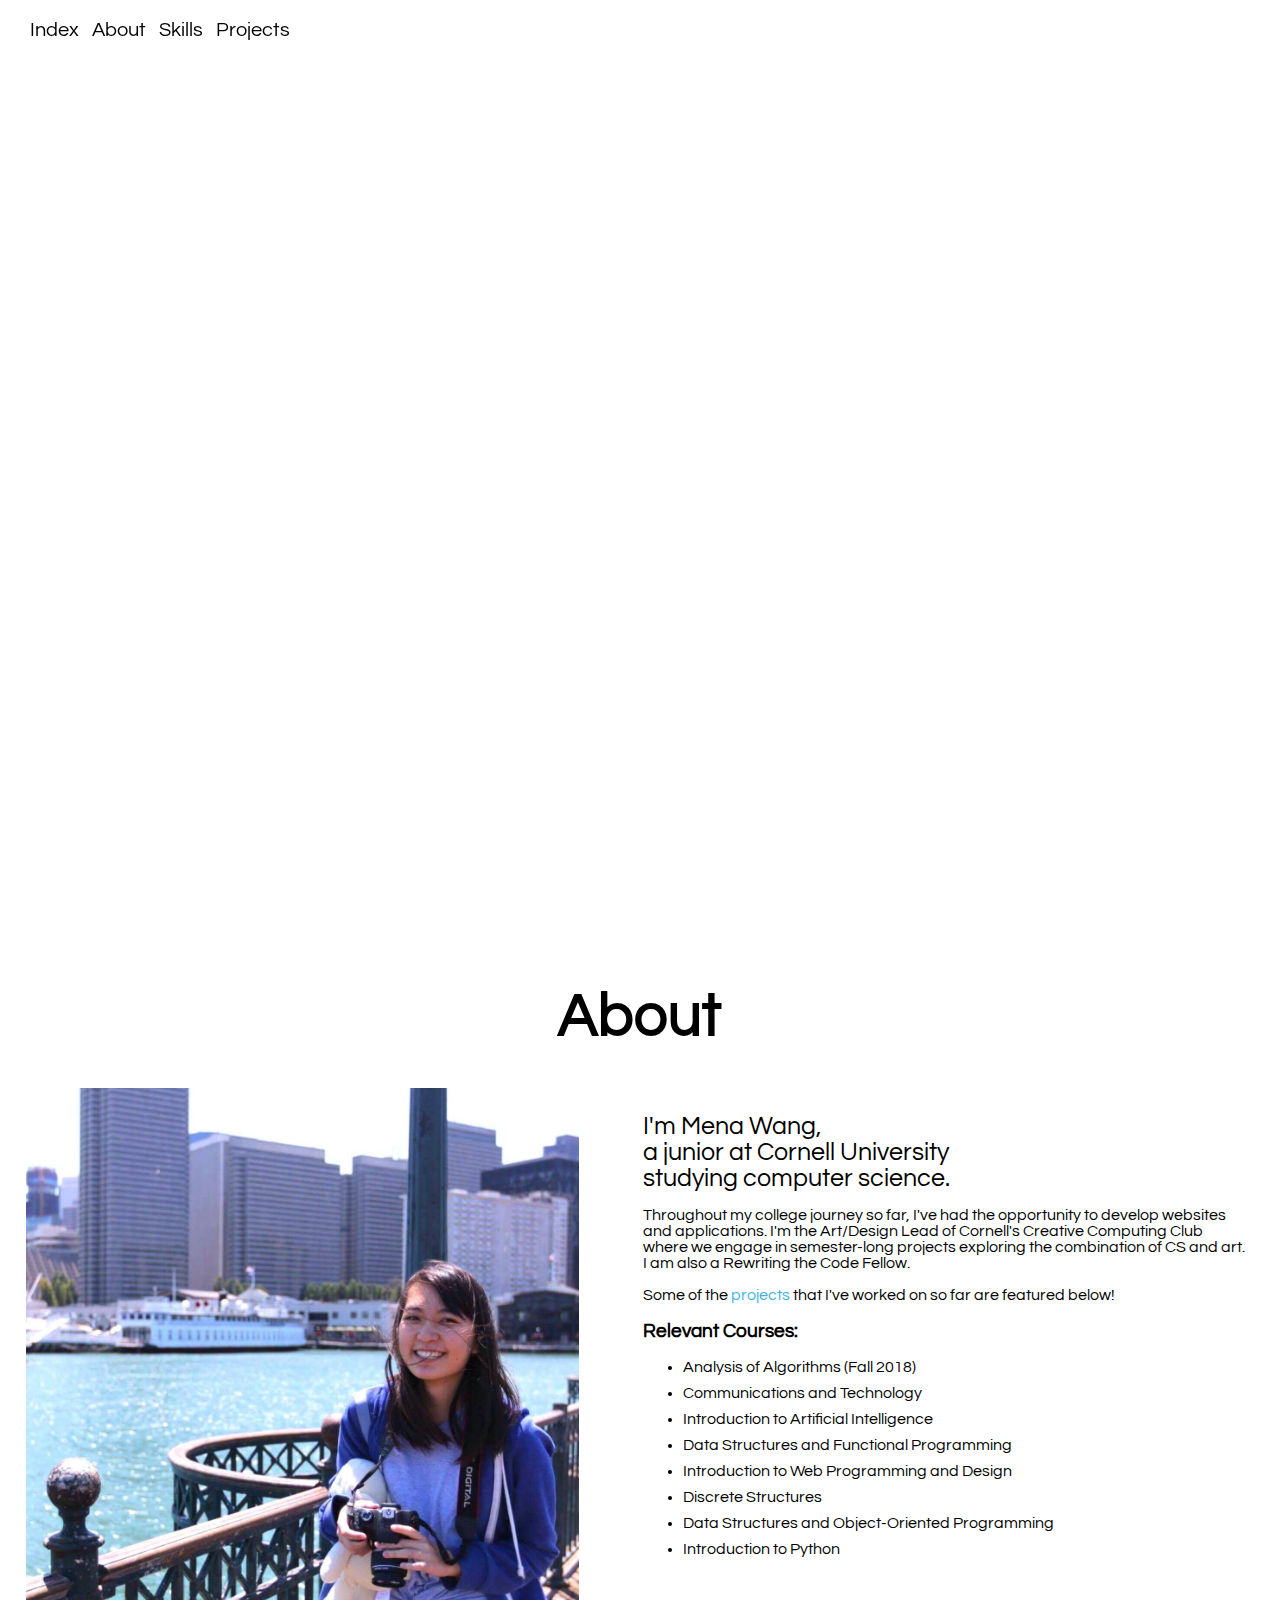
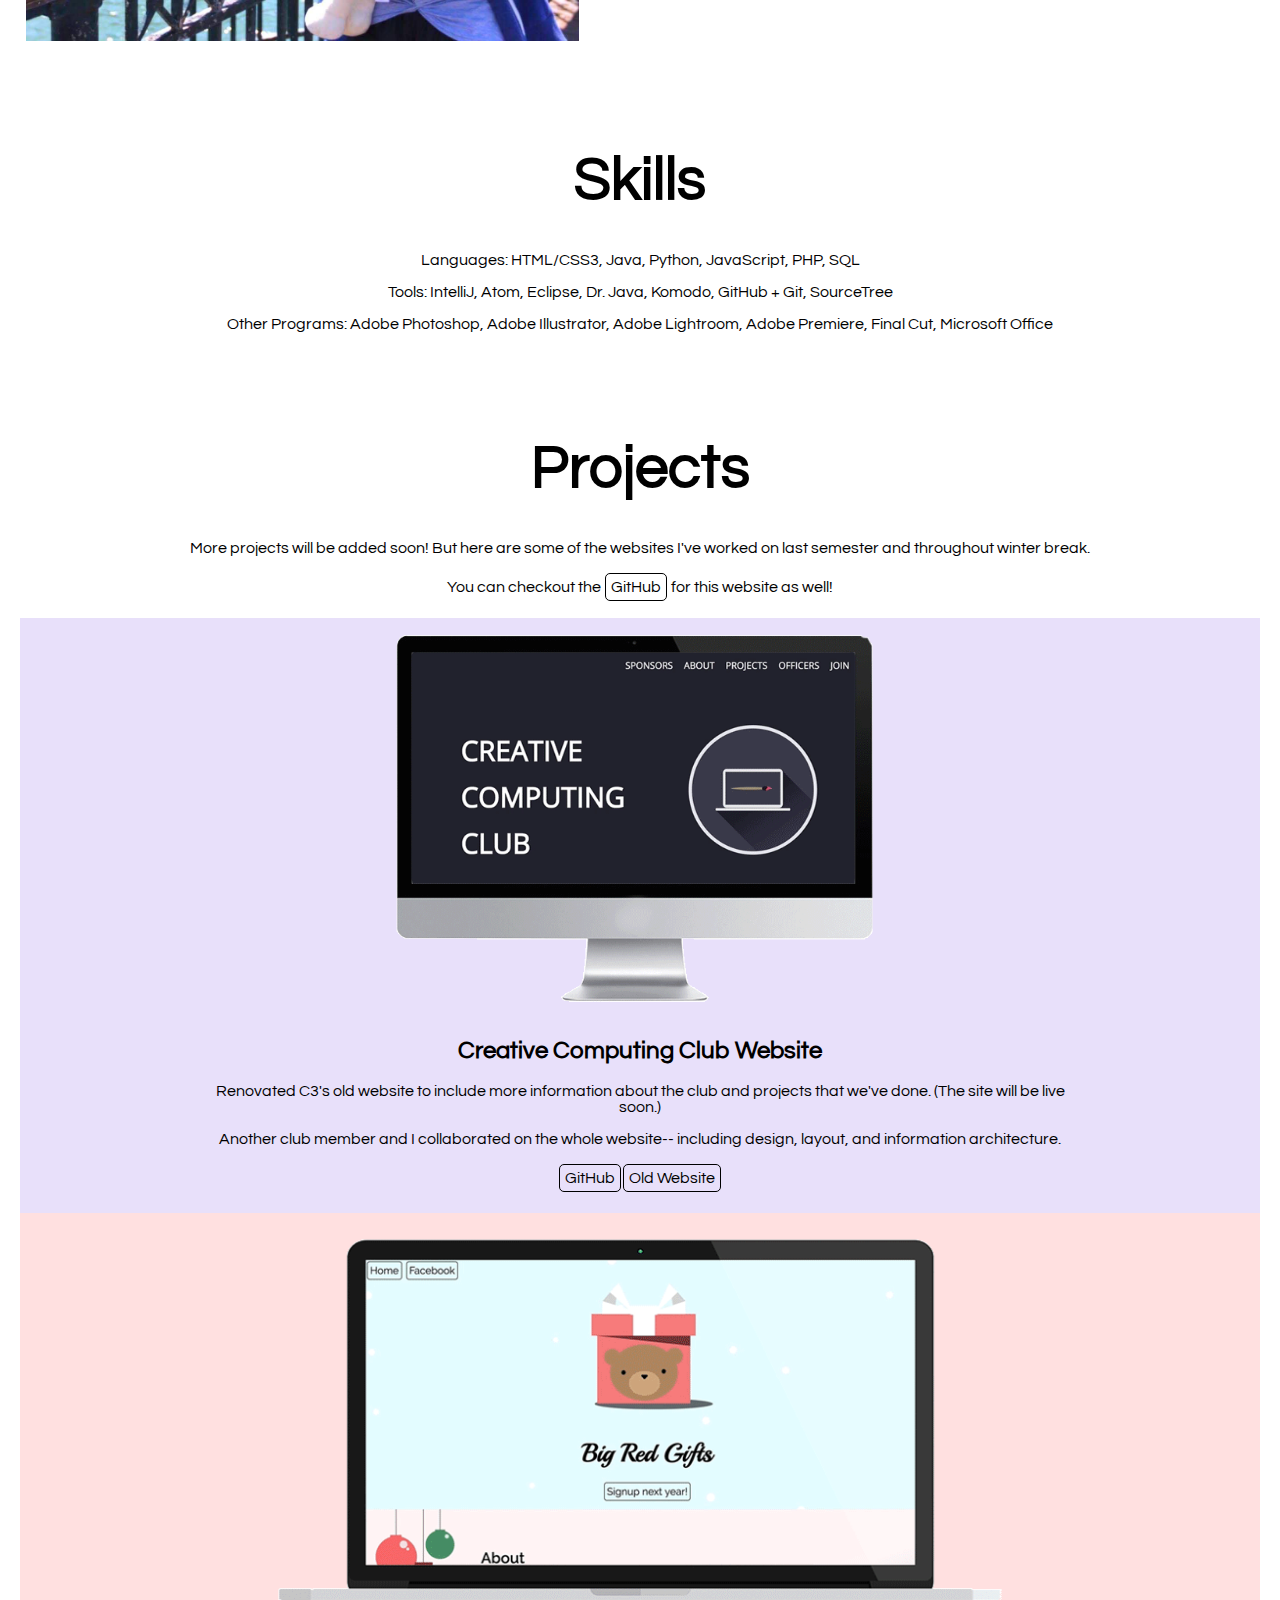
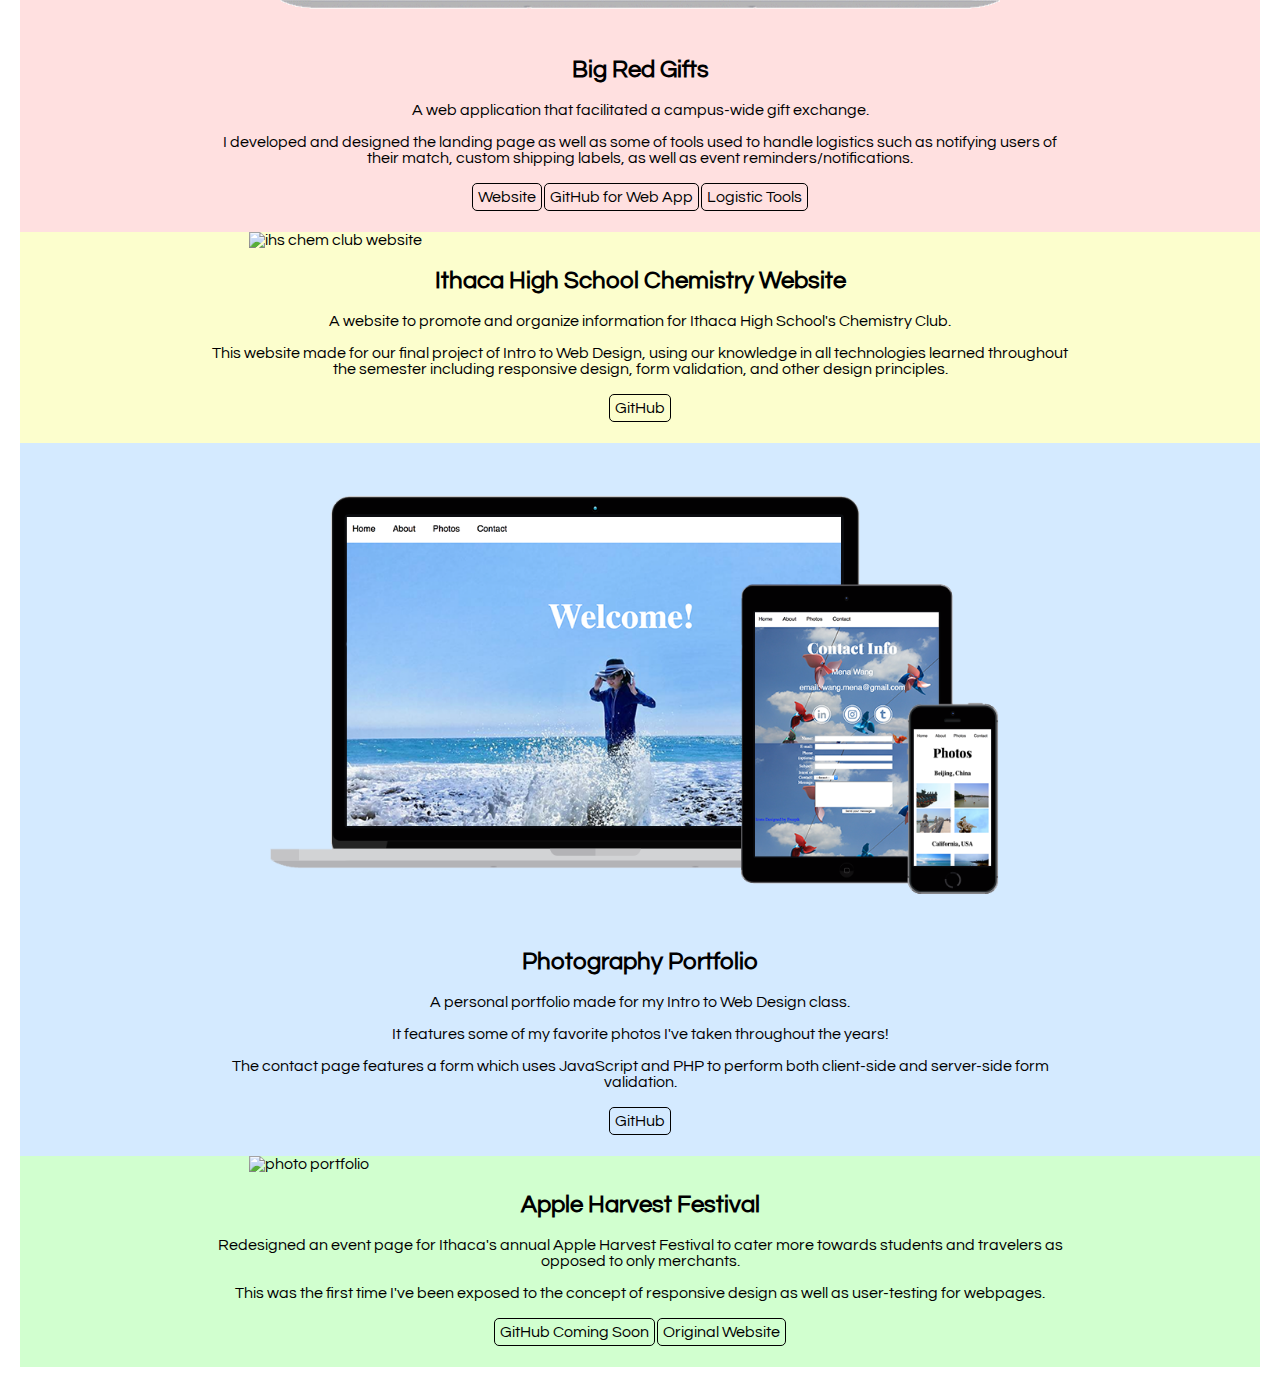
==== commit 33c3296b: "changes to about me" ====
--- a/index.html
+++ b/index.html
@@ -40,7 +40,7 @@
     <div class="text">
       <div class="text_header">
         <p> I'm Mena Wang, <br/>
-         a sophomore at Cornell University <br/>
+         a junior at Cornell University <br/>
          studying computer science. </p>
       </div>
 
@@ -52,8 +52,10 @@
 
       <h3> Relevant Courses: </h3>
       <ul>
-        <li>Introduction to Artificial Intelligence (Spring 2018)</li>
-        <li> Data Structures and Functional Programming (Spring 2018)</li>
+        <li> Analysis of Algorithms (Fall 2018) </li>
+        <li> Communications and Technology </li>
+        <li> Introduction to Artificial Intelligence </li>
+        <li> Data Structures and Functional Programming </li>
         <li> Introduction to Web Programming and Design </li>
         <li> Discrete Structures </li>
         <li> Data Structures and Object-Oriented Programming </li>
@@ -65,7 +67,7 @@
   <div class="skills" id="skills">
     <h1> Skills </h1>
     <p> Languages: HTML/CSS3, Java, Python, JavaScript, PHP, SQL </p>
-    <p> Tools: Atom, Eclipse, Dr. Java, Komodo, GitHub + Git, SourceTree</p>
+    <p> Tools: IntelliJ, Atom, Eclipse, Dr. Java, Komodo, GitHub + Git, SourceTree</p>
     <p> Other Programs: Adobe Photoshop, Adobe Illustrator, Adobe Lightroom, Adobe Premiere,
       Final Cut, Microsoft Office </p>
   </div>
@@ -74,7 +76,9 @@
     <h1> Projects </h1>
 
     <p> More projects will be added soon! But here are some of the websites I've
-      worked on last semester and throughout winter break. </p>
+      worked on last semester and throughout winter break.</p>
+    <p> You can checkout the
+    <a id="github_link" href="https://github.com/manapotionn/manapotionn.github.io" target="_blank">GitHub</a> for this website as well!</p>
 
     <div class="c3website">
       <div class="picture2" id="c3_gif">
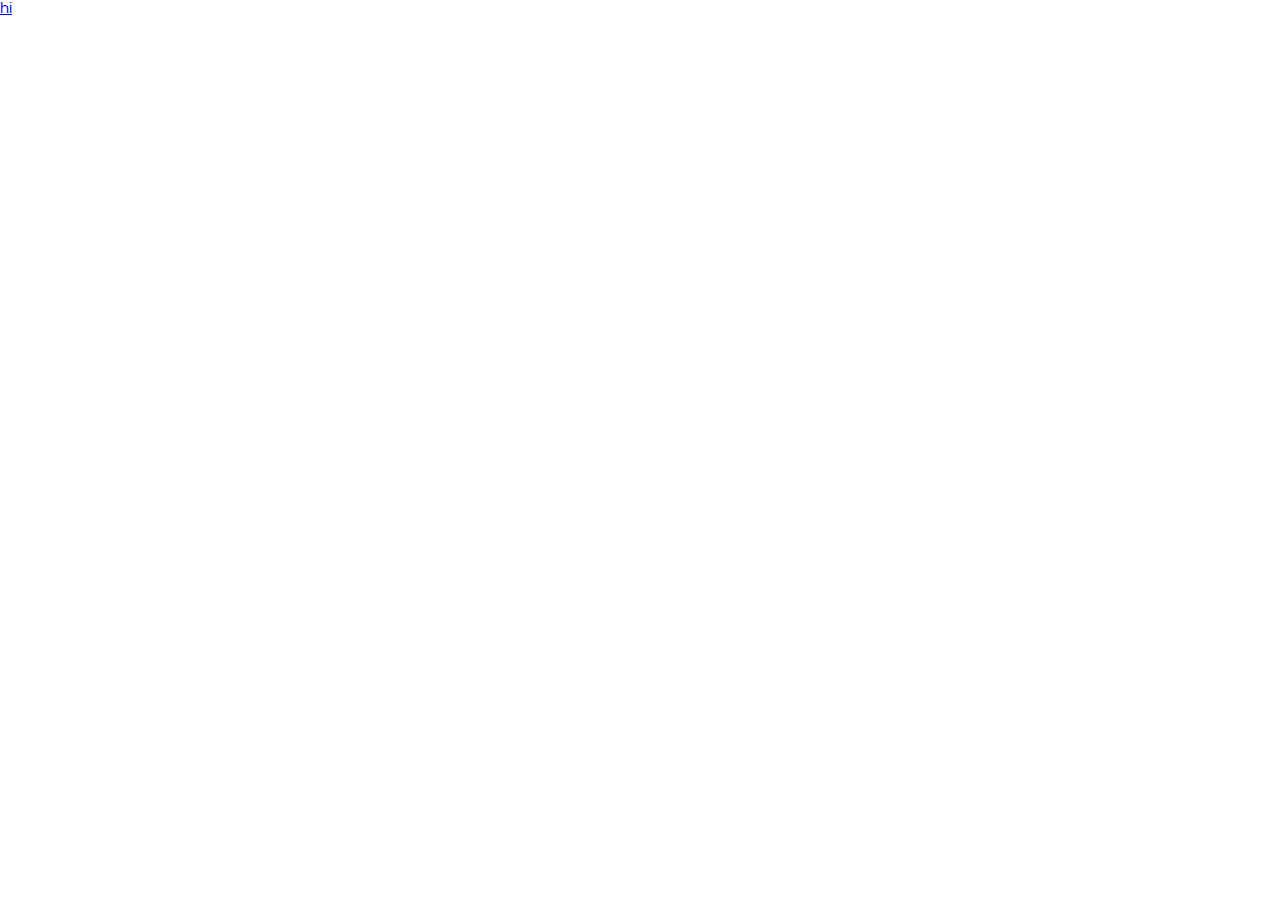
==== commit ff2be7bd: "wooooo pineapples" ====
--- a/index.html
+++ b/index.html
@@ -10,173 +10,12 @@
         media = "all" />
 
   <link href="https://fonts.googleapis.com/css?family=Questrial" rel="stylesheet">
-
 </head>
 
 <body>
-
-  <div class="index" id="index">
-
-    <nav class="nav">
-      <a href="#index">Index</a>
-      <a href="#about">About</a>
-      <a href="#skills">Skills</a>
-      <a href="#projects">Projects</a>
-    </nav>
-
-    <div class="name">
-      <a id="name" href="#about">Mena Wang</a>
-    </div>
-
-  </div> <!-- index -->
-
-  <div class="about" id="about">
-    <h1>About</h1>
-
-    <div class="picture">
-      <img src="images/me2.jpg" alt="pic of me"/> <!-- replace later -->
-    </div>
-
-    <div class="text">
-      <div class="text_header">
-        <p> I'm Mena Wang, <br/>
-         a junior at Cornell University <br/>
-         studying computer science. </p>
-      </div>
-
-      <p> Throughout my college journey so far, I've had the opportunity to develop
-      websites and applications. I'm the Art/Design Lead of Cornell's Creative Computing Club
-      where we engage in semester-long projects exploring the combination of
-      CS and art. I am also a Rewriting the Code Fellow. </p>
-      <p> Some of the <span class="projects_link"><a href="#projects">projects</a></span> that I've worked on so far are featured below! </p>
-
-      <h3> Relevant Courses: </h3>
-      <ul>
-        <li> Analysis of Algorithms (Fall 2018) </li>
-        <li> Communications and Technology </li>
-        <li> Introduction to Artificial Intelligence </li>
-        <li> Data Structures and Functional Programming </li>
-        <li> Introduction to Web Programming and Design </li>
-        <li> Discrete Structures </li>
-        <li> Data Structures and Object-Oriented Programming </li>
-        <li> Introduction to Python </li>
-      </ul>
-    </div>
-  </div> <!-- text -->
-
-  <div class="skills" id="skills">
-    <h1> Skills </h1>
-    <p> Languages: HTML/CSS3, Java, Python, JavaScript, PHP, SQL </p>
-    <p> Tools: IntelliJ, Atom, Eclipse, Dr. Java, Komodo, GitHub + Git, SourceTree</p>
-    <p> Other Programs: Adobe Photoshop, Adobe Illustrator, Adobe Lightroom, Adobe Premiere,
-      Final Cut, Microsoft Office </p>
+  <div>
+    <a href="http://manapotionn.github.io/my-website">hi</a>
   </div>
-
-  <div class="projects" id="projects">
-    <h1> Projects </h1>
-
-    <p> More projects will be added soon! But here are some of the websites I've
-      worked on last semester and throughout winter break.</p>
-    <p> You can checkout the
-    <a id="github_link" href="https://github.com/manapotionn/manapotionn.github.io" target="_blank">GitHub</a> for this website as well!</p>
-
-    <div class="c3website">
-      <div class="picture2" id="c3_gif">
-        <img src="images/creative_computing.gif" alt="c3 demo"/>
-      </div>
-
-      <h2>Creative Computing Club Website</h2>
-      <p>Renovated C3's old website to include more information about the club
-        and projects that we've done. (The site will be live soon.)</p>
-      <p>Another club member and I collaborated on the whole website-- including
-      design, layout, and information architecture.</p>
-
-      <div class="buttons">
-        <a href="https://github.com/valeriyarusina/CreativeComputingWebsite" target="_blank">GitHub</a>
-        <a href="http://creativecomputing.club" target="_blank">Old Website</a>
-      </div>
-    </div>
-
-    <div class="bigredgifts">
-
-      <div class="picture2">
-        <img src="images/bigredgifts.gif" alt="big red gifts demo"/>
-      </div>
-
-      <h2> Big Red Gifts </h2>
-      <p> A web application that facilitated a campus-wide gift exchange.</p>
-      <p> I developed and designed the landing page as well as some of
-        tools used to handle logistics such as notifying users of their match, custom shipping labels,
-        as well as event reminders/notifications.</p>
-      <div class="buttons">
-        <a id="bigredwebsite" href="https://bigred.gifts" title="Site might not be live at the moment">Website</a>
-        <a href="https://github.coecis.cornell.edu/mjl329/Big-Red-Gifts-App" target="_blank">GitHub for Web App</a>
-        <a href="https://github.com/ChrisUmeki/Big-Red-Gifts-Logistics" target="_blank">Logistic Tools</a>
-      </div>
-    </div>
-
-    <div class="ihs">
-
-      <div class="picture2">
-        <img src="images/ihs.png" alt="ihs chem club website"/>
-      </div>
-
-      <h2>Ithaca High School Chemistry Website</h2>
-      <p> A website to promote and organize information for Ithaca High School's
-        Chemistry Club. </p>
-      <p>This website made for our final project of Intro to Web Design,
-      using our knowledge in all technologies learned throughout the semester including
-    responsive design, form validation, and other design principles.</p>
-
-      <div class="buttons">
-        <a href="https://github.coecis.cornell.edu/flr26/chemistryclubwebsite" target="_blank">GitHub</a>
-      </div>
-    </div>
-
-    <div class="portfolio">
-
-      <div class="picture2">
-        <img src="images/photo_portfolio.png" alt="photo portfolio"/>
-      </div>
-
-      <h2> Photography Portfolio </h2>
-      <p> A personal portfolio made for my Intro to Web Design class. </p>
-      <p> It features some of my favorite photos I've taken throughout the years! </p>
-      <p> The contact page features a form which uses JavaScript and PHP to perform
-        both client-side and server-side form validation. </p>
-
-      <div class="buttons">
-        <a href="https://github.com/manapotionn/photo_portfolio" target="_blank">GitHub</a>
-      </div>
-
-    </div>
-
-    <div class="apple">
-
-      <div class="picture2">
-        <img src="images/applefest.png" alt="photo portfolio"/>
-      </div>
-
-      <h2> Apple Harvest Festival </h2>
-      <p> Redesigned an event page for Ithaca's annual Apple Harvest Festival to
-      cater more towards students and travelers as opposed to only merchants.</p>
-      <p> This was the first time I've been exposed to the concept of responsive
-        design as well as user-testing for webpages. </p>
-
-      <div class="buttons">
-        <a href="">GitHub Coming Soon</a>
-        <a href="http://downtownithaca.com/ithaca-events/2017%20Apple%20Harvest%20Festival%20Craft%20Application" target="_blank">Original Website</a>
-      </div>
-    </div> <!--apple -->
-
-  </div> <!-- projects -->
-
-  <!-- JavaScript-->
-  <script src="https://code.jquery.com/jquery-3.2.1.min.js"></script>
-  <script src="https://cdn.jsdelivr.net/npm/jquery.scrollto@2.1.2/jquery.scrollTo.min.js"></script>
-  <script src="https://cdn.jsdelivr.net/npm/jquery.localscroll@2.0.0/jquery.localScroll.min.js"></script>
-  <script src="scripts/all.js"></script>
-
+	<script src="scripts/all.js"></script>
 </body>
-
-</html>
+</html>--- a/all.css
+++ b/all.css
@@ -15,7 +15,7 @@
   text-decoration: none;
   margin-left: 10px;
   font-size: 20px;
-  color: black;
+  color: red;
 }
 
 nav a:hover{
@@ -132,6 +132,18 @@
   background-color: #eaf3fc;
 }
 
+#github_link{
+  border:none;
+  color: rgb(62, 178, 228);
+  padding: 0px;
+  margin: 0px;
+}
+
+#github_link:hover{
+    color: gray;
+    background-color: white; 
+}
+
 .projects h2, p{
   text-align: center;
 }
